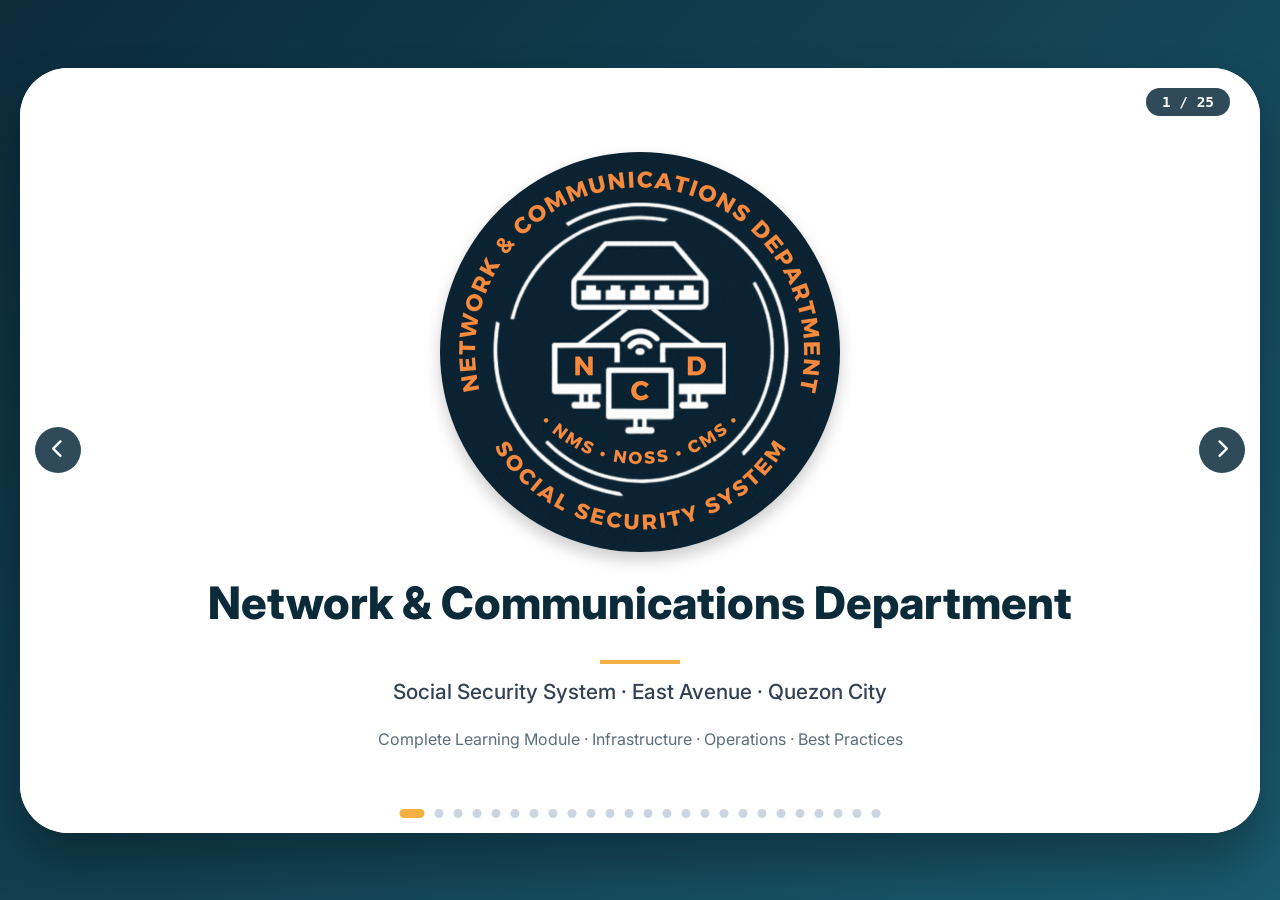
==== index.html @ 617c7afd "Update index.html" ====
<!doctype html>
<html lang="en">
  <head>
    <meta charset="UTF-8" />
    <meta
      name="viewport"
      content="width=device-width, initial-scale=1.0, user-scalable=yes"
    />
    <title>SSS NCD | Complete Networking Learning Hub</title>
    <link
      href="https://fonts.googleapis.com/css2?family=Inter:opsz,wght@14..32,300;14..32,400;14..32,500;14..32,600;14..32,700;14..32,800&display=swap"
      rel="stylesheet"
    />
    <link
      rel="stylesheet"
      href="https://cdnjs.cloudflare.com/ajax/libs/font-awesome/6.0.0-beta3/css/all.min.css"
    />
    <link rel="stylesheet" href="style.css" />
    <link rel="icon" type="image/x-icon" href="assets/learn.png" />
  </head>
  <body>
    <div class="presentation-wrapper">
      <div class="slide-counter">
        <span id="current-slide">1</span> / <span id="total-slides">25</span>
      </div>

      <div class="slides-container" id="slides-container">
        <!-- SLIDE 1 - TITLE SLIDE -->
        <div class="slide active-slide" data-slide="1">
          <div class="slide-content title-slide">
            <div class="sss-logo-icon">
              <img
                src="assets/ncdnoss.gif"
                alt="ncd_logo"
                width="400px"
                style="
                  box-shadow: 0 8px 16px rgba(0, 0, 0, 0.2);
                  border-radius: 50%;
                  overflow: hidden;
                "
              />
            </div>
            <br />
            <h1>Network & Communications Department</h1>
            <div class="title-divider"></div>
            <h2>Social Security System · East Avenue · Quezon City</h2>
            <p class="subtitle">
              Complete Learning Module · Infrastructure · Operations · Best
              Practices
            </p>
          </div>
        </div>

        <!-- SLIDE 2 - WELCOME INTERN MESSAGE-->
        <div class="slide" data-slide="2">
          <div class="slide-header">
            <i class="fas fa-hands-helping"></i>
            <h2>Welcome, New Intern! 👋</h2>
          </div>
          <div class="slide-content" style="padding: 20px 30px">
            <div
              class="info-card"
              style="
                background: linear-gradient(135deg, #e8f0fe 0%, #ffffff 100%);
                border-left: 6px solid #e63946;
                margin-bottom: 25px;
              "
            >
              <div
                style="
                  display: flex;
                  align-items: center;
                  gap: 20px;
                  flex-wrap: wrap;
                "
              >
                <i
                  class="fas fa-smile-wink"
                  style="font-size: 4rem; color: #e63946"
                ></i>
                <div style="flex: 1">
                  <h3
                    style="
                      color: #0a2b3e;
                      margin-bottom: 12px;
                      font-size: 1.8rem;
                    "
                  >
                    You're now part of the NCD family!
                  </h3>
                  <p style="font-size: 1.1rem; line-height: 1.5">
                    We're excited to have you aboard. The Network &
                    Communications Department is where real-world networking
                    happens — from crimping RJ45 to managing nationwide
                    connectivity.
                  </p>
                </div>
              </div>
            </div>

            <div class="two-column" style="margin-top: 20px; gap: 30px">
              <div class="info-card">
                <i
                  class="fas fa-graduation-cap"
                  style="
                    font-size: 2rem;
                    color: #e63946;
                    margin-bottom: 15px;
                    display: inline-block;
                  "
                ></i>
                <h3 style="margin-bottom: 12px">What You'll Learn</h3>
                <ul
                  style="
                    padding-left: 20px;
                    line-height: 1.6;
                    list-style-type: none;
                  "
                >
                  <li>✓ Real LAN/WAN troubleshooting</li>
                  <li>✓ IP Phone & VLAN overview configuration</li>
                  <li>✓ Crimping, cabling & testing tools</li>
                  <li>✓ Ticket handling & escalation workflow</li>
                  <li>✓ Collaboration with NOSS, NMS & CMS teams</li>
                </ul>
              </div>

              <div class="info-card">
                <i
                  class="fas fa-heart"
                  style="
                    font-size: 2rem;
                    color: #e63946;
                    margin-bottom: 15px;
                    display: inline-block;
                  "
                ></i>
                <h3 style="margin-bottom: 12px">Intern Mindset</h3>
                <ul
                  style="
                    padding-left: 20px;
                    line-height: 1.6;
                    list-style-type: none;
                  "
                >
                  <li>✓ Ask questions — curiosity is gold</li>
                  <li>✓ Document every fix you discover</li>
                  <li>✓ Safety first: never compromise security</li>
                  <li>✓ Respect the 5S organization rule</li>
                  <li>✓ Have fun while building solutions!</li>
                </ul>
              </div>
            </div>

            <div
              class="tip"
              style="
                margin-top: 25px;
                background: #fef9e3;
                border-left-color: #f4b836;
              "
            >
              <center>
                <i class="fas fa-quote-left"></i> It's fine to celebrate
                <u>SUCCESS</u> but it is more important to heed the lessons of
                <u>FAILURE</u>.
                <i class="fas fa-quote-right"></i>
                --
                <strong>Bill Gates</strong>
              </center>
            </div>

            <div style="text-align: center; margin-top: 30px">
              <span class="stat-pill" style="background: #1e6f5c"
                ><i class="fas fa-users"></i> Team NCD</span
              >
              <span class="stat-pill" style="background: #2c3e66"
                ><i class="fas fa-network-wired"></i> 234+ locations</span
              >
              <span class="stat-pill" style="background: #b23c1c"
                ><i class="fas fa-ticket-alt"></i> Real impact daily</span
              >
            </div>
          </div>
        </div>

        <!-- SLIDE 3 - MISSION & VISION -->
        <div class="slide" data-slide="3">
          <div class="slide-header">
            <i class="fas fa-bullseye"></i>
            <h2>SSS Mission, Vision & Core Values (Review)</h2>
          </div>
          <div class="slide-content two-column" style="gap: 0%">
            <center>
              <img
                src="assets/sssforall.png"
                alt="sss_logo"
                style="
                  box-shadow: 0 8px 16px rgba(0, 0, 0, 0.2);
                  border-radius: 8px;
                  overflow: hidden;
                  width: 400px;
                  align-items: end;
                "
              />
            </center>
            <div class="info-card">
              <br />
              <br />
              <i class="fas fa-flag-checkered"></i>
              <h3>Mission</h3>
              <p>
                To manage a sound and viable social security system which shall
                promote social justice and provide meaningful protection to
                members and their families against hazards of disability,
                sickness, maternity, old age, death, and other contingencies
                resulting in loss of income or financial burden.
              </p>
              <br /><br /><br />
              <i class="fas fa-eye"></i>
              <h3>Vision</h3>
              <p>
                A viable social security institution providing universal and
                equitable social protection through world-class service.
              </p>
              <br />
              <br />
              <div
                class="values-container"
                style="
                  display: flex;
                  gap: 10px;
                  justify-content: center;
                  margin-top: 15px;
                "
              >
                <span class="stat-pill">Trust</span>
                <span class="stat-pill">Empowerment</span>
                <span class="stat-pill">Teamwork</span>
              </div>
            </div>
          </div>
        </div>

        <!-- SLIDE 4 - HISTORY & MANDATE -->
        <div class="slide" data-slide="4">
          <div class="slide-header">
            <i class="fas fa-history"></i>
            <h2>History & Mandate (Review)</h2>
          </div>
          <div class="slide-content">
            <div class="timeline-item">
              <div class="year">1957</div>
              <div>
                Founded September 1, 1957 under Republic Act No. 1161 (Social
                Security Act of 1954)
              </div>
            </div>
            <div class="timeline-item">
              <div class="year">1997</div>
              <div>
                RA 8282 (Social Security Act of 1997) - expanded coverage and
                benefits
              </div>
            </div>
            <div class="timeline-item">
              <div class="year">2019</div>
              <div>
                RA 11199 (Social Security Act of 2018) - unemployment benefits,
                OFW coverage, Provident Fund, penalty condonation
              </div>
            </div>
            <div class="stats-grid">
              <div class="stat-pill">
                <i class="fas fa-building"></i> 123 Branches
              </div>
              <div class="stat-pill">
                <i class="fas fa-store"></i> 84 Satellites
              </div>
              <div class="stat-pill">
                <i class="fas fa-globe"></i> 27 Int'l Offices
              </div>
              <div class="stat-pill">
                <i class="fas fa-chart-line"></i> 234+ Locations
              </div>
            </div>
            <img
              src="assets/sss_building.png"
              alt="sss_history"
              style="height: 350px; border-radius: 10px"
            />
          </div>
        </div>

        <!-- SLIDE 5 - NCD DEPARTMENT OVERVIEW -->
        <div class="slide" data-slide="5">
          <div class="slide-header">
            <i class="fas fa-sitemap"></i>
            <h2>Network & Communications Department</h2>
          </div>
          <div class="slide-content">
            <p style="font-size: 1.1rem; margin-bottom: 20px">
              Key technical unit under the Information Technology Management
              Group — backbone of SSS nationwide connectivity
            </p>
            <div class="functions-grid">
              <div class="func-item" onclick="toggleDescription(this)">
                <i class="fas fa-shield-alt"></i>
                <strong>Network Security Management</strong>
                <div class="func-desc hidden">
                  Implements firewalls, intrusion detection systems, and
                  encryption protocols to safeguard SSS data and prevent
                  unauthorized access.
                </div>
              </div>

              <div class="func-item" onclick="toggleDescription(this)">
                <i class="fas fa-phone-alt"></i>
                <strong>Voice and Unified Communications</strong>
                <div class="func-desc hidden">
                  Manages IP telephony, video conferencing, and internal
                  communication systems for efficient inter-office
                  collaboration.
                </div>
              </div>
              <div class="func-item" onclick="toggleDescription(this)">
                <i class="fas fa-chart-line"></i>
                <strong>Performance Monitoring and Optimization</strong>
                <div class="func-desc hidden">
                  Continuously tracks network health, bandwidth usage, and
                  latency to maintain high service availability.
                </div>
              </div>
              <div class="func-item" onclick="toggleDescription(this)">
                <i class="fas fa-bug"></i>
                <strong>Incident Response and Troubleshooting</strong>
                <div class="func-desc hidden">
                  Provides rapid technical support for network outages, hardware
                  failures, and connectivity issues.
                </div>
              </div>
              <div class="func-item" onclick="toggleDescription(this)">
                <i class="fas fa-sliders-h"></i>
                <strong>Configuration and Change Management</strong>
                <div class="func-desc hidden">
                  Maintains documentation and version control for network
                  configurations, ensuring compliance and traceability.
                </div>
              </div>
              <div class="func-item" onclick="toggleDescription(this)">
                <i class="fas fa-book"></i>
                <strong
                  >Technical Documentation and Knowledge Management</strong
                >
                <div class="func-desc hidden">
                  Produces manuals, process guides, and system documentation for
                  internal reference and training.
                </div>
              </div>
              <div class="func-item" onclick="toggleDescription(this)">
                <i class="fas fa-chart-bar"></i>
                <strong>Vendor and Carrier Coordination</strong>
                <div class="func-desc hidden">
                  Collaborates with telecom providers and hardware vendors for
                  maintenance, service-level agreements, and procurement.
                </div>
              </div>
              <div class="func-item" onclick="toggleDescription(this)">
                <i class="fas fa-clipboard-list"></i>
                <strong>Compliance and Audit Support</strong>
                <div class="func-desc hidden">
                  Ensures adherence to government ICT standards, data privacy
                  laws, and internal audit requirements.
                </div>
              </div>
            </div>
            <div class="click-hint">
              <i class="fas fa-mouse-pointer"></i> Click any function card to
              view detailed description
            </div>
            <div class="info-card" style="font-weight: 600; margin-top: 0px">
              <img
                src="assets/ncd_head.png"
                alt="ncd"
                style="
                  width: 250px;
                  height: 190px;
                  box-shadow: 0 8px 16px rgba(0, 0, 0, 0.2);
                  border-radius: 50%;
                  overflow: hidden;
                "
              />
              <br />
              <br />
              BOSS ROMAN ESPISO — Department Manager III / Acting Head
            </div>
          </div>
        </div>

        <!-- SLIDE 6 - ORGANIZATIONAL STRUCTURE -->
        <div class="slide" data-slide="6">
          <div class="slide-header">
            <i class="fas fa-users"></i>
            <h2>Organizational Structure</h2>
          </div>
          <div class="slide-content org-tree">
            <div class="org-root">
              <img
                src="assets/boss.jfif"
                alt="boss_roman"
                width="200px"
                style="border-radius: 50%"
              /><br />
              Roman Espiso<br /><span
                >NCD Department Manager III / Acting Head</span
              >
            </div>
            <div class="org-branches">
              <div class="org-branch">
                <div class="org-node">
                  <img
                    src="assets/sir_buddy.png"
                    alt="sir_buddy"
                    width="200px"
                    style="border-radius: 50%"
                  /><br />
                  NOSS<br /><span>Salvador Condat</span>
                </div>
                <div>
                  Network Operations & Support<br />
                  Section <strong>(NOSS)</strong>
                </div>
              </div>
              <div class="org-branch">
                <div class="org-node">
                  <img
                    src="assets/maam_ems.jfif"
                    alt="maam_ems"
                    width="200px"
                    style="border-radius: 50%"
                  /><br />NMS<br /><span>Emylou Cesar</span>
                </div>
                <div>
                  Network Management<br />Section <strong>(NMS)</strong>
                </div>
              </div>
              <div class="org-branch">
                <div class="org-node">
                  <img
                    src="assets/sir_jet.png"
                    alt="sir_jet"
                    width="200px"
                    style="border-radius: 50%"
                  /><br />
                  CMS<br /><span>Jestoni Soriano</span>
                </div>
                <div>
                  Carrier Management Section<br /><strong>(CMS)</strong>
                </div>
              </div>
            </div>
          </div>
        </div>

        <!-- SLIDE 7 - DAILY OPERATIONS -->
        <div class="slide" data-slide="7">
          <div class="slide-header">
            <i class="fas fa-tasks"></i>
            <h2>Daily Operations · What to Expect</h2>
          </div>
          <div class="slide-content">
            <div class="ops-icons">
              <div><i class="fas fa-network-wired"></i> LAN / WAN</div>
              <div><i class="fas fa-phone-alt"></i> IP Phone</div>
              <div><i class="fas fa-wifi"></i> Access Point (AP)</div>
              <div><i class="fas fa-microchip"></i> Switch</div>
              <div><i class="fas fa-plug"></i> IO (Information Outlet)</div>
              <div><i class="fas fa-exchange-alt"></i> Patch Cable</div>
              <div><i class="fas fa-cut"></i> Crimping / Recrimping</div>
              <div><i class="fas fa-plug"></i> RJ45 / RJ11 Connector</div>
              <div><i class="fas fa-server"></i> Data Cabinet</div>
              <div><i class="fas fa-ticket-alt"></i> Ticket</div>
              <div><i class="fas fa-wifi-slash"></i> "No internet"</div>
              <div><i class="fas fa-ethernet"></i> "No Ethernet link"</div>
              <div><i class="fas fa-phone-slash"></i> "No TFTP response"</div>
              <div><i class="fas fa-terminal"></i> Ping</div>
              <div><i class="fas fa-code"></i> Ipconfig</div>
              <div>
                <i class="fas fa-globe"></i> Proxy (proxyserver828:3128)
              </div>
              <div><i class="fas fa-exchange-alt"></i> Port switching</div>
              <div><i class="fas fa-cable-car"></i> Recabling</div>
            </div>
            <div class="ticket-flow">
              <h3><i class="fas fa-ticket-alt"></i> Ticket Lifecycle (ITSM)</h3>
              <div class="flow-steps">
                <span>Receive</span> <i class="fas fa-arrow-right"></i>
                <span>Probe</span> <i class="fas fa-arrow-right"></i>
                <span>Diagnose</span> <i class="fas fa-arrow-right"></i>
                <span>Resolve</span> <i class="fas fa-arrow-right"></i>
                <span>Document</span> <i class="fas fa-arrow-right"></i>
                <span>Close</span>
              </div>
              <br />
              <div
                style="
                  box-shadow: 0 8px 16px rgba(0, 0, 0, 0.2);
                  border-radius: 8px;
                  overflow: hidden;
                "
              >
                <img
                  src="assets/itsm_lifecycle.png"
                  alt="itsm_lifecycle"
                  width="350px"
                  style="border-radius: 50%"
                />
                <img src="assets/itsm.JPG" alt="itsms" width="800px" />
              </div>
            </div>
          </div>
        </div>

        <!-- SLIDE 8 - COMPLETE NETWORK TERMINOLOGY & COMPONENTS -->
        <div class="slide" data-slide="8">
          <div class="slide-header">
            <i class="fas fa-microchip"></i>
            <h2>Complete Network Terminology · Components & Daily Tools</h2>
          </div>
          <div class="slide-content">
            <div class="table-wrapper">
              <table class="component-table">
                <thead>
                  <tr>
                    <th style="width: 18%">Component / Term</th>
                    <th style="width: 42%">Function / Purpose</th>
                    <th style="width: 40%">Field Notes / Daily Usage</th>
                  </tr>
                </thead>
                <tbody>
                  <tr>
                    <td><i class="fas fa-network-wired"></i> LAN / WAN</td>
                    <td>
                      Local Area Network (LAN) connects devices within a single
                      location (office, building). Wide Area Network (WAN)
                      connects multiple locations across distances (branch to
                      main office).
                    </td>
                    <td>
                      Daily operations involve LAN installation, WAN
                      connectivity monitoring, and troubleshooting "No internet"
                      issues across 234+ SSS locations.
                    </td>
                  </tr>
                  <tr>
                    <td><i class="fas fa-phone-alt"></i> IP Phone</td>
                    <td>
                      VoIP telephone that uses the network connection instead of
                      traditional phone lines for voice communication.
                    </td>
                    <td>
                      Common errors:
                      <strong>"No TFTP response"</strong> on display →
                      reconfigure IP via phone's ipconfig menu.
                      <strong>"No Ethernet link"</strong> on display → check
                      cable connection or try port switching.
                    </td>
                  </tr>
                  <tr>
                    <td><i class="fas fa-wifi"></i> Access Point (AP)</td>
                    <td>
                      Device that extends wireless network coverage by
                      converting wired signals into Wi-Fi for wireless clients.
                    </td>
                    <td>
                      Daily AP install and decommission. Requires PoE (Power
                      over Ethernet) from switch.
                    </td>
                  </tr>
                  <tr>
                    <td><i class="fas fa-microchip"></i> Network Switch</td>
                    <td>
                      A hardware component responsible for relaying data from
                      networks to the destination endpoint through packet
                      switching, MAC address identification, and a multiport
                      bridge system
                    </td>
                    <td>
                      <strong>Port switching</strong> is common when relocating
                      workstations. NMS handles VLAN configuration.
                      <strong>Recabling</strong> may be needed if port is
                      damaged.
                    </td>
                  </tr>
                  <tr>
                    <td><i class="fas fa-plug"></i> IO (Information Outlet)</td>
                    <td>
                      Wall-mounted jack terminating horizontal cabling. End
                      devices connect here via patch cable.
                    </td>
                    <td>
                      Test with <strong>LAN Tester</strong> for continuity.
                      Damaged IO requires replacement. Split cabling allows one
                      IO to support both PC and IP Phone.
                    </td>
                  </tr>
                  <tr>
                    <td><i class="fas fa-exchange-alt"></i> Patch Cable</td>
                    <td>
                      Short stranded UTP cable used to connect devices to IOs,
                      or patch panels to switches inside the
                      <strong>Data Cabinet</strong>.
                    </td>
                    <td>
                      Prepared in various lengths (1.5m, 2.5m, 3m). Damaged
                      patch cables cause intermittent disconnections or no
                      internet (PC/Laptop) or "No Ethernet link" issues (IP
                      Phone) → replace via
                      <strong>recabling</strong>.
                    </td>
                  </tr>
                  <tr>
                    <td><i class="fas fa-cut"></i> Crimping / Recrimping</td>
                    <td>
                      Process of attaching RJ45 or RJ11 connectors to UTP cable
                      using a <strong>Crimping Tool</strong>. Recrimping means
                      re-terminating a faulty connector.
                    </td>
                    <td>
                      Intermittent "No internet"? Recrimp using all 8 pins. A
                      connector with only 4 pins crimped causes random
                      disconnections. Always test with
                      <strong>LAN Tester</strong> after crimping.
                    </td>
                  </tr>
                  <tr>
                    <td><i class="fas fa-plug"></i> RJ45 / RJ11</td>
                    <td>
                      RJ45 = 8-pin connector for Ethernet (LAN, IP Phone). RJ11
                      = 4-pin connector for analog telephone lines.
                    </td>
                    <td>
                      RJ45 used for LAN, IP Phone, Access Points. RJ11 used for
                      direct telephone lines. Loose RJ45 causes no network
                      connection. Replace via <strong>recrimping</strong>.
                    </td>
                  </tr>
                  <tr>
                    <td><i class="fas fa-server"></i> Data Cabinet</td>
                    <td>
                      Enclosure housing network equipment: switches, patch
                      panels, and cable management.
                    </td>
                    <td>
                      Organized data cabinet reduces troubleshooting time.
                      Contains patch panels connected to switches via patch
                      cables. Port switching happens inside the data cabinet.
                    </td>
                  </tr>
                  <tr>
                    <td>
                      <i class="fas fa-ticket-alt"></i> Ticket / Escalation
                    </td>
                    <td>
                      Formal request recorded in ITSM system.
                      <strong>Ticket escalation</strong> means forwarding to
                      other support level (NMS, CMS) when issue cannot be
                      resolved.
                    </td>
                    <td>
                      <strong>Client</strong> reports issue → ticket created →
                      diagnose → if VLAN issue, escalate to
                      <strong>NMS</strong>. If carrier issue, escalate to
                      <strong>CMS</strong>. For other non-network-related
                      issues, escalete to <strong>other Department</strong> .
                      Always document resolution before closing ticket.
                    </td>
                  </tr>
                  <tr>
                    <td>
                      <i class="fas fa-exclamation-triangle"></i> "No internet"
                    </td>
                    <td>
                      End-user cannot access internet or network resources. One
                      of the most common daily tickets.
                    </td>
                    <td>
                      You may try: Check proxy settings
                      (<code>proxyserver828:3128</code>), run
                      <strong>ipconfig /release & /renew</strong>,
                      <strong>ping</strong> gateway, verify physical connection,
                      or try <strong>port switching</strong>.
                    </td>
                  </tr>
                  <tr>
                    <td><i class="fas fa-ethernet"></i> "No Ethernet link"</td>
                    <td>
                      Physical layer issue of IP Phone: No signal detected
                      between device and switch. Link light is off.
                    </td>
                    <td>
                      Fix: Check patch cable, try <strong>recabling</strong>,
                      test with <strong>LAN Tester</strong>, verify IO
                      connection, or try <strong>port switching</strong> on
                      switch.
                    </td>
                  </tr>
                  <tr>
                    <td>
                      <i class="fas fa-phone-slash"></i> "No TFTP response"
                    </td>
                    <td>
                      IP Phone cannot download configuration from TFTP server.
                      Phone powers on but cannot register.
                    </td>
                    <td>
                      Fix: Reconfigure IP address via phone's ipconfig menu. Set
                      wired VLAN (32/33/34 based on floor). May require NMS
                      assistance.
                    </td>
                  </tr>
                  <tr>
                    <td><i class="fas fa-terminal"></i> Ping</td>
                    <td>
                      Command-line tool testing connectivity between devices by
                      sending ICMP (Internet Control Message Protoco) echo
                      requests.
                    </td>
                    <td>
                      <code>ping 10.1 -t</code> = continuous test to gateway.<br /><code
                        >ping 1.1.1.1</code
                      >
                      = external connectivity.<br /><code
                        >ping wfh.sss.gov.ph</code
                      >
                      = VPN gateway test.
                    </td>
                  </tr>
                  <tr>
                    <td><i class="fas fa-code"></i> Ipconfig</td>
                    <td>
                      Command-line tool displaying IP configuration, MAC
                      address, DHCP status, and DNS settings.
                    </td>
                    <td>
                      <code>ipconfig /all</code> → get MAC address for NMS.<br /><code
                        >ipconfig /release & /renew</code
                      >
                      → refresh IP lease. First step for "No internet"
                      troubleshooting.
                    </td>
                  </tr>
                  <tr>
                    <td>
                      <i class="fas fa-globe"></i> Proxy (proxyserver828:3128)
                    </td>
                    <td>
                      Intermediary server filtering internet requests. Required
                      for intranet access within SSS network.
                    </td>
                    <td>
                      Main proxy: <code>proxyserver828:3128</code>. First-time
                      AD users MUST configure proxy after LAN connection.
                      Without proxy → "No internet" for intranet sites.
                    </td>
                  </tr>
                  <tr>
                    <td><i class="fas fa-exchange-alt"></i> Port switching</td>
                    <td>
                      Moving a network cable from one switch port to another to
                      resolve connectivity issues or accommodate workstation
                      moves.
                    </td>
                    <td>
                      Common fix for no network connection or dead ports. When
                      relocating a workstation, the corresponding switch port
                      must also be switched. Document port changes.
                    </td>
                  </tr>
                  <tr>
                    <td><i class="fa-ethernet"></i> Recabling</td>
                    <td>
                      Replacing an entire network cable (patch cable or
                      horizontal run) due to damage or failure.
                    </td>
                    <td>
                      Rodent damage is #1 cause for recabling. Also used when
                      <strong>LAN Tester</strong> shows open/short circuit.
                      Recabling solves many "No Ethernet link" tickets.
                    </td>
                  </tr>
                  <tr>
                    <td><i class="fas fa-chart-line"></i> LAN Tester</td>
                    <td>
                      Device testing continuity, pin mapping, shorts, opens, and
                      split pairs in UTP cables.
                    </td>
                    <td>
                      <strong>Essential daily tool.</strong> Test every cable
                      after <strong>crimping/recrimping</strong>. Verify IO
                      terminations. Never leave for a ticket without it.
                    </td>
                  </tr>
                  <tr>
                    <td><i class="fas fa-cut"></i> Crimping Tool</td>
                    <td>
                      Tool attaching RJ45/RJ11 connectors to UTP cable by
                      pressing metal pins through wire insulation.
                    </td>
                    <td>
                      Used daily for preparing patch cables and
                      <strong>recrimping</strong> faulty connectors. Requires
                      proper pressure — too light = intermittent connection.
                    </td>
                  </tr>
                  <tr>
                    <td><i class="fas fa-plug"></i> UTP Cable</td>
                    <td>
                      Unshielded Twisted Pair cable (Cat5e, Cat6) for network
                      connections. Four twisted pairs inside outer jacket.
                    </td>
                    <td>
                      Standard for LAN drops, patch cables, and IO terminations.
                      Cat6 preferred for new installations. Keep spare bulk UTP
                      spool for onsite <strong>recabling</strong>.
                    </td>
                  </tr>
                  <tr>
                    <td><i class="fas fa-mobile-alt"></i> MyPCInfo</td>
                    <td>
                      Internal SSS application displaying hostname, IP address,
                      MAC address, and system information instantly.
                    </td>
                    <td>
                      <strong>Daily tool.</strong> Faster than CMD for getting
                      client info. MAC address needed for NMS IP assignment. Use
                      before escalating any ticket.
                    </td>
                  </tr>
                  <tr>
                    <td><i class="fas fa-laptop"></i> AnyDesk</td>
                    <td>
                      Remote desktop software used for assisting
                      <strong>clients</strong> in Work-From-Home setups.
                    </td>
                    <td>
                      Client must be on separate WiFi/mobile data. Verify with
                      <strong>ping</strong> before connecting. Never share
                      credentials via email.
                    </td>
                  </tr>
                  <tr>
                    <td><i class="fas fa-shield-alt"></i> FortiClient</td>
                    <td>
                      VPN client for secure Work-From-Home access to SSS
                      network.
                    </td>
                    <td>
                      Requires Department Head approval. IPSEC VPN to
                      <code>wfh.sss.gov.ph</code>. After login,
                      <strong>ping prs:7777/m8</strong> to verify.
                    </td>
                  </tr>
                  <tr>
                    <td><i class="fas fa-cog"></i> NMS (VLAN config)</td>
                    <td>
                      Network Management Section responsible for VLAN
                      configuration, IP addressing, and switch management.
                    </td>
                    <td>
                      When <strong>client</strong> has IP but cannot access
                      resources → escalate ticket to <strong>NMS</strong> for
                      VLAN reconfiguration. Provide hostname, MAC address, and
                      switch port.
                    </td>
                  </tr>
                  <tr>
                    <td><i class="fas fa-user"></i> Client</td>
                    <td>
                      End-user reporting the issue. The person requesting
                      technical assistance.
                    </td>
                    <td>
                      <strong>Probe the client first:</strong> Ask about recent
                      changes (station transfer, new PC, office move) before
                      touching hardware. Good client communication = faster
                      resolution.
                    </td>
                  </tr>
                </tbody>
              </table>
            </div>
          </div>
        </div>

        <!-- SLIDE 9 - CRIMPING STANDARDS T568A vs T568B + STRAIGHT-THROUGH & CROSSOVER -->
        <div class="slide" data-slide="9">
          <div class="slide-header">
            <i class="fas fa-plug"></i>
            <h2>Crimping Standards · T568A vs T568B</h2>
          </div>
          <div class="slide-content">
            <div class="cable-types">
              <div class="cable-card">
                <img
                  src="assets/standard_b.png"
                  alt="standard_b"
                  style="width: 300px; height: 100px"
                />
                <h3>
                  <i class="fas fa-arrows-alt-h"></i> Straight-through Cable
                </h3>
                <div class="cable-diagram">
                  <div class="end">
                    End 1<br /><span class="small">T568B</span>
                  </div>
                  <div class="arrow">════════════►</div>
                  <div class="end">
                    End 2<br /><span class="small">T568B</span>
                  </div>
                </div>
                <p>
                  <strong>Same standard on both ends</strong> (T568B to T568B or
                  T568A to T568A).
                </p>
                <p>
                  <strong>Purpose:</strong> Connects different devices (PC to
                  Switch, PC to Router, IP Phone to Switch).
                </p>
                <p class="usage">
                  <strong>Daily usage at SSS:</strong> 95% of cables made are
                  straight-through — used for connecting PCs, IP Phones, and
                  Access Points to switches.
                </p>
              </div>
              <div class="cable-card">
                <img
                  src="assets/crossover.png"
                  alt="cross_over"
                  style="width: 300px; height: 100px"
                />
                <h3><i class="fas fa-exchange-alt"></i> Crossover Cable</h3>
                <div class="cable-diagram">
                  <div class="end">
                    End 1<br /><span class="small">T568B</span>
                  </div>
                  <div class="arrow">══✗══►</div>
                  <div class="end">
                    End 2<br /><span class="small">T568A</span>
                  </div>
                </div>
                <p>
                  <strong>Different standards on each end</strong> (T568B to
                  T568A). Transmit pins connect to Receive pins.
                </p>
                <p>
                  <strong>Purpose:</strong> Connects similar devices directly
                  (PC to PC, Switch to Switch, Router to Router) without a
                  switch/hub.
                </p>
                <p class="usage">
                  <strong>Note:</strong> Modern switches support Auto-MDI/X,
                  automatically detecting cable type — crossover cables are
                  rarely needed today.
                </p>
              </div>
              <table class="crimping-table">
                <thead>
                  <tr>
                    <th>Pin</th>
                    <th>T568A Color</th>
                    <th>T568B Color</th>
                    <th>Pair Function</th>
                  </tr>
                </thead>
                <tbody>
                  <tr>
                    <td>1</td>
                    <td class="wire-color">White/Green</td>
                    <td class="wire-color">White/Orange</td>
                    <td>Tx+ (Transmit positive)</td>
                  </tr>
                  <tr>
                    <td>2</td>
                    <td class="wire-color">Green</td>
                    <td class="wire-color">Orange</td>
                    <td>Tx- (Transmit negative)</td>
                  </tr>
                  <tr>
                    <td>3</td>
                    <td class="wire-color">White/Orange</td>
                    <td class="wire-color">White/Green</td>
                    <td>Rx+ (Receive positive)</td>
                  </tr>
                  <tr>
                    <td>4</td>
                    <td class="wire-color">Blue</td>
                    <td class="wire-color">Blue</td>
                    <td>Unused / PoE</td>
                  </tr>
                  <tr>
                    <td>5</td>
                    <td class="wire-color">White/Blue</td>
                    <td class="wire-color">White/Blue</td>
                    <td>Unused / PoE</td>
                  </tr>
                  <tr>
                    <td>6</td>
                    <td class="wire-color">Orange</td>
                    <td class="wire-color">Green</td>
                    <td>Rx- (Receive negative)</td>
                  </tr>
                  <tr>
                    <td>7</td>
                    <td class="wire-color">White/Brown</td>
                    <td class="wire-color">White/Brown</td>
                    <td>Unused / PoE</td>
                  </tr>
                  <tr>
                    <td>8</td>
                    <td class="wire-color">Brown</td>
                    <td class="wire-color">Brown</td>
                    <td>Unused / PoE</td>
                  </tr>
                </tbody>
              </table>
            </div>
            <table class="comparison-table">
              <thead>
                <tr>
                  <th>Cable Type</th>
                  <th>End 1 Standard</th>
                  <th>End 2 Standard</th>
                  <th>When to Use</th>
                </tr>
              </thead>
              <tbody>
                <tr>
                  <td><strong>Straight-through</strong></td>
                  <td>T568B (or A)</td>
                  <td>T568B (or A) — SAME</td>
                  <td>
                    PC → Switch, IP Phone → Switch, AP → Switch, PC → Router
                  </td>
                </tr>
                <tr>
                  <td><strong>Crossover</strong></td>
                  <td>T568B</td>
                  <td>T568A — DIFFERENT</td>
                  <td>
                    PC → PC, Switch → Switch, Router → Router (legacy devices)
                  </td>
                </tr>
              </tbody>
            </table>
            <div class="tip">
              <i class="fas fa-info-circle"></i>
              <strong>Purpose & Usage:</strong> T568B is most common in the
              Philippines (compatible with US standards). T568A is required for
              US government contracts.
              <strong
                >Always keep both ends the SAME standard for straight-through
                cables.</strong
              >
              Mixing A/B creates a crossover cable.
            </div>
            <div class="tip">
              <i class="fas fa-tools"></i> <strong>Field Tip:</strong> Always
              double-check both ends before crimping. Intermittent "No
              internet"? Recrimp using all 8 pins — we once found a connector
              with only 4 pins crimped that caused random disconnections!
            </div>
            <div class="tip">
              <i class="fas fa-memory"></i> <strong>Memory Trick:</strong>
              <strong>Straight = Same</strong> (both ends identical) → connects
              <strong>Different</strong> devices.<br /><strong
                >Crossover = Crossed</strong
              >
              (ends different) → connects <strong>Same</strong> devices.
            </div>
          </div>
        </div>

        <!-- SLIDE 10 - IP ADDRESSING -->
        <div class="slide" data-slide="10">
          <div class="slide-header">
            <i class="fa-solid fa-sitemap"></i>
            <h2>IP Addressing · SSS Environment</h2>
          </div>
          <div class="slide-content two-column">
            <div class="info-card">
              <img
                src="assets/officewired.png"
                alt="office_wired"
                style="width: 300px; height: 175px"
              /><br /><strong>10.x.x.x</strong><br />LAN / Private IP<br />(office
              wired network)
            </div>
            <div class="info-card">
              <img
                src="assets/officewifi.png"
                alt="office_wifi"
                style="width: 300px; height: 175px"
              /><br /><strong>172.x.x.x / 192.x.x.x</strong><br />WiFi / Private
              IP range<br />(wireless clients)
            </div>
            <div class="info-card">
              <img
                src="assets/loopback.png"
                alt="loopback"
                style="width: 300px; height: 175px"
              /><br /><strong>127.0.0.1</strong><br />Localhost / Loopback<br />(no
              network connection)
            </div>
            <div class="info-card">
              <img
                src="assets/169.png"
                alt="169.254"
                style="width: 300px; height: 175px"
              /><br /><strong>169.254.x.x</strong><br />APIPA - Automatic
              Private IP Addressing<br />(DHCP server unreachable)
            </div>
          </div>
        </div>

        <!-- SLIDE 11 - SSS NETWORK DIAGRAM -->
        <div class="slide" data-slide="11">
          <div class="slide-header">
            <i class="fas fa-project-diagram"></i>
            <h2>SSS Network Diagram</h2>
          </div>
          <div class="slide-content">
            <div class="diagram-grid">
              <!-- Main Office Diagram -->
              <div class="diagram-card">
                <h3>
                  <i class="fas fa-building"></i> SSS Main Office · East Avenue,
                  Quezon City
                </h3>
                <div class="diagram-placeholder">
                  <img
                    src="assets/mainoffice_network_diagram.png"
                    alt="main_office"
                    width="1250px"
                    style="
                      box-shadow: 0 8px 16px rgba(0, 0, 0, 0.2);
                      border-radius: 8px;
                      overflow: hidden;
                    "
                  />
                </div>
              </div>

              <!-- Branches Diagram -->
              <div class="diagram-card">
                <h3>
                  <i class="fas fa-code-branch"></i> SSS Branches Nationwide
                </h3>
                <div class="diagram-placeholder">
                  <img
                    src="assets/branch_network_diagram.png"
                    alt="main_office"
                    width="1250px"
                    style="
                      box-shadow: 0 8px 16px rgba(0, 0, 0, 0.2);
                      border-radius: 8px;
                      overflow: hidden;
                    "
                  />
                </div>
              </div>

              <!-- Complete Network Diagram -->
              <div class="diagram-card full-width">
                <h3>
                  <i class="fas fa-globe"></i> SSS Complete Network Architecture
                </h3>
                <div class="diagram-placeholder large">
                  <img
                    src="assets/sss_network_diagram.png"
                    alt="main_office"
                    width="1250px"
                    style="
                      box-shadow: 0 8px 16px rgba(0, 0, 0, 0.2);
                      border-radius: 8px;
                      overflow: hidden;
                    "
                  />
                </div>
              </div>
            </div>
            <br />
            <div class="tip">
              <i class="fas fa-info-circle"></i> <strong>Note:</strong> Diagrams
              are for reference.
            </div>
          </div>
        </div>
        <!-- SLIDE 12 - ESSENTIAL COMMANDS -->
        <div class="slide" data-slide="12">
          <div class="slide-header">
            <i class="fas fa-code"></i>
            <h2>Essential Network Commands</h2>
          </div>

          <div class="slide-content" style="padding-left: 30px">
            <div class="cmd-codes">
              <dl>
                <dt style="margin-bottom: 5px; margin-top: 10px">
                  <code>ipconfig</code>
                </dt>
                <dd>
                  Displays basic IP address configurations for all network
                  adapters.
                </dd>

                <dt style="margin-bottom: 5px; margin-top: 10px">
                  <code>ipconfig /all</code>
                </dt>
                <dd>
                  Shows detailed network settings, including MAC (Physical)
                  addresses and DNS servers.
                </dd>

                <dt style="margin-bottom: 5px; margin-top: 10px">
                  <code>ipconfig /release</code>
                </dt>
                <dd>
                  Releases the current DHCP IP address lease from the network
                  adapter.
                </dd>

                <dt style="margin-bottom: 5px; margin-top: 10px">
                  <code>ipconfig /renew</code>
                </dt>
                <dd>
                  Requests a new IP address configuration from the DHCP server.
                </dd>

                <dt style="margin-bottom: 5px; margin-top: 10px">
                  <code>ping 10.0.0.1 -t</code>
                </dt>
                <dd>
                  Continuously pings the specified target until manually stopped
                  (Ctrl + C).
                </dd>

                <dt style="margin-bottom: 5px; margin-top: 10px">
                  <code>ping 1.1.1.1</code>
                </dt>
                <dd>
                  Tests basic internet connectivity using Cloudflare's public
                  DNS server.
                </dd>

                <dt style="margin-bottom: 5px; margin-top: 10px">
                  <code>ping wfh.sss.gov.ph</code>
                </dt>
                <dd>
                  Checks connectivity and resolves the IP address for the SSS
                  Work From Home portal.
                </dd>

                <dt style="margin-bottom: 5px; margin-top: 10px">
                  <code>ping prs:7777/m8</code>
                </dt>
                <dd>
                  Checks connectivity and resolves the IP address for the SSS M8
                  system.
                </dd>

                
                <dt style="margin-bottom: 5px; margin-top: 10px">
                  <code>getmac</code>
                </dt>
                <dd>Quickly retrieves the MAC address (Media Access Control) of all network adapters without parsing ipconfig output. Usage: <code>getmac /v</code> for verbose details including connection name. Ideal for NMS IP assignment and VLAN reconfiguration tickets.</dd>

                <dt style="margin-bottom: 5px; margin-top: 10px">
                  <code>ncpa.cpl</code>
                </dt>
                <dd>
                  Opens the Network Connections window directly from Control
                  Panel.
                </dd>
              </dl>
            </div>
            <div class="tip">
              <i class="fas fa-lightbulb"></i>
              <strong>Pro Tip:</strong>
              Use <code>ipconfig /all</code> to find the MAC address required
              for NMS IP assignment. <code>ping -t</code> is useful for
              monitoring intermittent connection drops.
              <code>ncpa.cpl</code> instantly opens the Network Connections
              window.
            </div>
          </div>
        </div>
        <!-- SLIDE 13 - PROXY CONFIGURATION -->
        <div class="slide" data-slide="13">
          <div class="slide-header">
            <i class="fas fa-globe"></i>
            <h2>Proxy Configuration</h2>
          </div>
          <div
            class="slide-content"
            style="padding-left: 20px; padding-right: 20px"
          >
            <div
              class="diagram-card"
              style="
                display: flex;
                flex-wrap: wrap;
                gap: 20px;
                align-items: flex-start;
              "
            >
              <div style="flex: 1; min-width: 250px">
                <center>
                  <img
                    src="assets/proxysetting.png"
                    alt="proxysetting"
                    width="500px"
                    style="
                      box-shadow: 0 8px 16px rgba(0, 0, 0, 0.2);
                      border-radius: 8px;
                      overflow: hidden;
                    "
                  />
                </center>
              </div>

              <div
                class="proxy-box"
                style="flex: 1; min-width: 250px; font-size: 16px"
              >
                <h3><i class="fas fa-server"></i> SSS Proxy Addresses</h3>
                <p><strong>For Windows</strong></p>
                <p>
                  1. Open the Settings menu by pressing
                  <strong>Windows + I.</strong>
                </p>
                <p>2. Click on <strong>Network & internet</strong>.</p>
                <p>3. Click on <strong>Proxy</strong></p>
                <p>
                  4. Click on Proxy settings and choose
                  <strong>Manual Proxy Setup</strong>
                </p>

                <br />
                <p>
                  <strong>Address:Port: </strong><br />
                  <code>proxyserver828:3128</code> (Main Office - default)
                  <code>proxyserver</code> (SSS Branches)
                </p>
                <p>
                  <code>10.0.151.136</code> / <code>10.0.151.137</code> /
                  <code>10.0.151.138</code> / <code>10.0.151.139</code> (IP
                  alternatives)
                </p>
                <p>
                  <strong>URL: </strong><br />
                  <code>*sss.gov.ph ;*. sss.local ;*. corporate.sss;10*</code>
                </p>

                <div class="important">
                  <i class="fas fa-exclamation-triangle"></i> ⚠️ First-time AD
                  users MUST configure proxy after LAN connection — otherwise
                  intranet sites won't load!
                </div>
              </div>
            </div>
            <!-- closes diagram-card -->
            <br />
            <div class="tip">
              <i class="fas fa-question-circle"></i>
              <strong>Proxy Troubleshooting:</strong> If internet works but
              intranet sites fail, try switching to alternate proxy address. If
              proxy is not activated on LAN connection, the user will have no
              network access at all.
            </div>
          </div>
          <!-- closes slide-content -->
        </div>
        <!-- closes slide -->

        <!-- SLIDE 14 - FORTICLIENT WFH SETUP -->
        <div class="slide" data-slide="14">
          <div class="slide-header">
            <i class="fas fa-home"></i>
            <h2>FortiClient · Work From Home Setup</h2>
          </div>
          <div
            class="slide-content"
            style="padding-left: 30px; padding-right: 30px"
          >
            <div
              class="wfh-box"
              style="
                display: flex;
                flex-wrap: wrap;
                gap: 20px;
                align-items: flex-start;
              "
            >
              <div style="flex: 1; min-width: 250px; font-size: 16px">
                <h3>
                  <i class="fas fa-network-wired"></i> Step-by-Step WFH Process
                </h3>
                <br />

                <ol>
                  <li>
                    Client must be on separate WiFi/mobile data (NOT connected
                    to corporate network)
                  </li>
                  <li>
                    Run <code>ipconfig /all</code> to verify network adapter
                    status
                  </li>
                  <li>
                    Ping <code>wfh.sss.gov.ph</code>
                    connection
                  </li>
                  <li>Then create new IPSEC VPN connection</li>
                  <li>
                    For service offices: use <code>svc.sss.gov.ph</code> as
                    gateway
                  </li>
                  <li>
                    Login with AD credentials → then ping
                    <code>prs:7777/m8</code> to verify
                  </li>
                  <li>
                    Activation requires Department Head approval before
                    scheduling
                  </li>
                </ol>
              </div>
              <div style="flex: 1; min-width: 250px">
                <center>
                  <img
                    src="assets/forticlient.png"
                    alt="forticlient"
                    width="500px"
                    style="
                      box-shadow: 0 8px 16px rgba(0, 0, 0, 0.2);
                      border-radius: 8px;
                      overflow: hidden;
                    "
                  />
                </center>
              </div>
            </div>

            <div class="tip">
              <i class="fas fa-clock"></i> <strong>Note:</strong> When a
              FortiClient activation is scheduled, it will automatically
              activate approximately 5 minutes before the set start time (e.g.,
              8:00 AM schedule activates around 7:55 AM).
            </div>
          </div>
        </div>

        <!-- SLIDE 15 - SWITCH & VLAN BASICS -->
        <div class="slide" data-slide="15">
          <div class="slide-header">
            <i class="fas fa-exchange-alt"></i>
            <h2>Switch & VLAN Fundamentals</h2>
          </div>
          <div
            class="slide-content"
            style="padding-left: 30px; padding-right: 30px"
          >
            <div class="led-guide">
              <div>
                <span class="led green"></span> <strong>Green LED</strong> =
                Endpoint has PC only and
              </div>
              <div>
                <span class="led amber"></span> <strong>Amber LED</strong> =
                Endpoint has both PC + IP Phone (PoE active)
                <strong><i> for Alcatel Switch </i></strong>
              </div>
            </div>
            <div class="tip">
              <i class="fas fa-exclamation-triangle"></i>
              <strong>Trunk lines:</strong>Normally (as per NMS), Ports 1 and 24
              on Alcatel switches are often trunk lines — DO NOT connect end
              devices to these ports!
            </div>
            <div class="tip">
              <i class="fas fa-share"></i> <strong>VLAN Mismatch:</strong> When
              PC gets IP address but cannot access network resources → escalate
              to NMS for VLAN reconfiguration immediately. Don't waste hours
              troubleshooting.
            </div>
            <div class="tip">
              <i class="fas fa-info-circle"></i>
              <strong>Port Assignment:</strong> When transferring a workstation,
              the corresponding port number at the switch in the data cabinet
              must also be transferred to ensure connectivity.
            </div>
            <div class="tip">
              <i class="fas fa-phone-alt"></i>
              <strong>IP Phone VLANs</strong><br />
              <img
                src="assets/vlan_per_floor.png"
                alt="vlan_per_floor"
                width="450px"
              />
              <br />
              <strong>32</strong> = Ground and Second Floor,
              <strong>33</strong> = 4th-7th Floors, and <strong>34</strong> =
              8th Floor and Above
              <p>
                Note: Manual configuration of the IP phone VLAN applies to Cisco
                switch connections, not Alcatel.
              </p>
            </div>
          </div>
        </div>

        <!-- SLIDE 16 - TOOLS & TESTERS -->
        <div class="slide" data-slide="16">
          <div class="slide-header">
            <i class="fas fa-tools"></i>
            <h2>Essential Tools & Testers</h2>
          </div>
          <div
            class="slide-content three-column"
            style="padding-left: 10px; padding-right: 10px"
          >
            <div class="info-card">
              <i class="fas fa-cut"></i>
              <h3>Crimping Tool</h3>
              <p>
                Crimps RJ45 connectors onto UTP cable. Requires proper pressure
                to pierce wire insulation.
              </p>
              <img
                src="assets/crimping_tool.jpg"
                alt="crimping tool"
                width="150px"
              />
            </div>
            <div class="info-card">
              <i class="fas fa-chart-line"></i>
              <h3>LAN Tester</h3>
              <p>
                Tests continuity, pin mapping, shorts, opens, and split pairs.
                Essential for structured cabling validation.
              </p>
              <img src="assets/lan_tester.jpg" alt="lan tester" width="150px" />
              <img
                src="assets/lan_tester2.jpg"
                alt="lan tester"
                width="150px"
              />
            </div>
            <div class="info-card">
              <i class="fas fa-microchip"></i>
              <h3>Punch Down Tool</h3>
              <p>
                For terminating cables into patch panels and IOs (110/Krone/66
                block types).
              </p>
              <img
                src="assets/punch_down.png"
                alt="punch down tool"
                width="100px"
              />
            </div>

            <div class="info-card">
              <i class="fas fa-volume-up"></i>
              <h3>Tone Tracer</h3>
              <p>
                Traces cables across bundles, patch panels, and wall jacks by
                sending an audible tone.
              </p>
              <img src="assets/tone_tracer.jpg" alt="" width="150px" />
            </div>
            <div class="info-card">
              <i class="fas fa-hand-peace"></i>
              <h3>Cable Stripper</h3>
              <p>
                Rotary or fixed-blade tool for removing jacket without nicking
                inner conductors.
              </p>
              <img
                src="assets/cable_stripper.png"
                alt="cable stripper"
                width="250px"
              />
            </div>
            <div class="info-card">
              <i class="fas fa-mobile-alt"></i>
              <h3>MyPCInfo App</h3>
              <p>
                Internal SSS application to get hostname, IP address quickly
                without using CMD.
              </p>
              <img src="assets/mypcinfo.png" alt="mypcinfoapp" width="300px" />
            </div>
          </div>
        </div>

        <!-- SLIDE 17 - TROUBLESHOOTING COMMON ISSUES -->
        <div class="slide" data-slide="17">
          <div class="slide-header">
            <i class="fas fa-bug"></i>
            <h2>Troubleshooting · Common Issues & Fixes</h2>
          </div>
          <div
            class="slide-content"
            style="padding-left: 30px; padding-right: 30px"
          >
            <div class="tip">
              <strong>🔴 No TFTP response (IP Phone):</strong> Reconfigure IP
              via phone's ipconfig menu, set wired VLAN (32/33/34 based on
              floor).
            </div>
            <div class="tip">
              <strong>🟡 Intermittent LAN connection:</strong> Check RJ45 crimp
              (all 8 pins must be properly terminated), inspect for loose
              connector, or check for rodent-damaged cable.
            </div>
            <div class="tip">
              <strong>🟢 IP pingable but no internet/browser:</strong> Disable
              DNS (ncpa.cpl → IPv4 properties) or verify proxy settings are
              correct.
            </div>
            <div class="tip">
              <strong>🔵 2 IP addresses detected:</strong> FortiClient closed
              improperly. Deactivate it via user admin or sync the client
              account, then restart. Also, ensure the device is not connected to
              both LAN and Wi-Fi simultaneously.
            </div>
            <div class="tip">
              <strong>🟠 Printer not connecting:</strong> Check if printer is
              powered on, verify IP address (may need reconfiguration after
              move), check VLAN mismatch.
            </div>
            <div class="tip">
              <strong>⚪ No ethernet link:</strong> Check physical cable
              connection, try different port on switch, verify IO is functional
              with LAN tester.
            </div>
          </div>
        </div>

        <!-- SLIDE 18 - TIPS FROM THE FIELD -->
        <div class="slide" data-slide="18">
          <div class="slide-header">
            <i class="fas fa-lightbulb"></i>
            <h2>Tips & Best Practices · From the Field</h2>
          </div>
          <div
            class="slide-content two-column"
            style="padding-left: 30px; padding-right: 30px"
          >
            <div class="tip">
              <i class="fas fa-question-circle"></i>

              <strong>Probe first:</strong> Always ask client about recent
              changes (station transfer, new PC, office move) before touching
              any hardware. It cuts diagnosis time in half.
              <br />
              <img src="assets/ask.png" alt="ask_first" width="100px" />
            </div>
            <div class="tip">
              <i class="fas fa-power-off"></i>
              <strong>Restart before panic:</strong> Simple PC restart resolves
              20% of "no internet" issues, especially after IP changes or VPN
              use.
              <br />
              <br />
              <img src="assets/restart.jpg" alt="restart" width="60px" />
            </div>
            <div class="tip">
              <i class="fas fa-plug"></i>
              <strong>Loose RJ45 = gremlin:</strong> Intermittent connection?
              Recrimp using all 8 pins. A connector with only 4 pins crimped was
              causing random disconnections daily.
              <br />
              <img src="assets/rj45.jpg" alt="rj45" width="100px" />
            </div>
            <div class="tip">
              <i class="fas fa-mouse"></i>
              <strong>Rodent damage is real:</strong> Cable bites cause outages;
              always check under desks and ceiling trays. Re-cabling solved many
              cases.
              <br />
              <img src="assets/rodent.png" alt="rodent_damage" width="150px" />
            </div>
            <div class="tip">
              <i class="fas fa-chart-simple"></i>
              <strong>VLAN mismatch escalation:</strong> When connection works
              but can't access resources, ask NMS to reassign VLAN immediately.
              Don't waste hours.
              <br />
              <img src="assets/vlan.png" alt="vlan_mismatch" width="100px" />
            </div>
            <div class="tip">
              <i class="fas fa-tasks"></i>
              <strong>Document everything:</strong> Every resolution builds the
              knowledge base. Future interns and team members will thank you.
              <br />
              <img src="assets/document.png" alt="document" width="100px" />
            </div>
          </div>
        </div>

        <!-- SLIDE 19 - 5S METHODOLOGY -->
        <div class="slide" data-slide="19">
          <div class="slide-header">
            <i class="fas fa-hand-sparkles"></i>
            <h2>5S Workplace Organization Methodology</h2>
          </div>
          <div class="slide-content three-column"></div>
          <center>
            <img
              src="assets/5s.png"
              alt="5s"
              width="850px"
              style="
                box-shadow: 0 8px 16px rgba(0, 0, 0, 0.2);
                border-radius: 8px;
                overflow: hidden;
              "
            />
          </center>
        </div>

        <!-- SLIDE 20 - DIRECT LINE & TELEPHONY -->
        <div class="slide" data-slide="20">
          <div class="slide-header">
            <i class="fas fa-phone-alt"></i>
            <h2>Direct Line & Telephony</h2>
          </div>
          <div class="slide-content two-column">
            <div class="tip">
              <strong>Path:</strong> The network path originates from the PLDT
              Exchange and runs to the main XCT panel. From there, it connects
              to the Data Center XCT, routes to the local IDF, and terminates at
              the dedicated floor patch panel.
              <br />
              <br />

              <img
                src="assets/directline_transmission.png"
                alt="pldt"
                width="500px"
                height="200px"
              />
            </div>
            <div class="tip">
              <strong>Troubleshooting:</strong> Static line often caused by
              loose handset or damaged cable. Replace cable or handset to
              resolve.
              <br />
              <br />
              <img
                src="assets/staticline_troubleshooting.png"
                alt="pldt"
                width="500px"
                height="175px"
              />
            </div>
            <div class="tip">
              <strong>Direct Line Transfer:</strong> Process involves
              wiretapping to confirm line, then transferring to new port at data
              center.
              <br />
              <br />
              <img
                src="assets/wiretapping.png"
                alt="pldt"
                width="500px"
                height="175px"
              />
            </div>
            <div class="tip">
              <strong>Carrier Management Section (CMS):</strong> Handles all ISP
              coordination, PLDT relationships, and direct line provisioning.
              <br />
              <br />
              <img
                src="assets/cms_directline.png"
                alt="cms"
                width="500px"
                height="175px"
              />
            </div>
          </div>
        </div>

        <!-- SLIDE 21 - ACTIVE DIRECTORY & FIRST-TIME USERS -->
        <div class="slide" data-slide="21">
          <div class="slide-header">
            <i class="fas fa-user-lock"></i>
            <h2>Active Directory · First-Time Users</h2>
          </div>
          <div class="slide-content two-column">
            <div class="tip">
              <strong>First-time AD login:</strong> Device must be connected via
              LAN (not Wi-Fi) for initial authentication.
              <br />
              <br />
              <img
                src="assets/first_login.jpg"
                alt="first_login"
                width="150px"
                style="border-radius: 50%"
              />
              <img
                src="assets/lanconnected.jpg"
                alt="lan+_connected"
                width="150px"
                style="border-radius: 50%"
              />
              <img
                src="assets/notwifi.png"
                alt="not_wifi"
                width="150px"
                style="border-radius: 50%"
              />
            </div>

            <div class="tip">
              <strong>After login:</strong> Must set up proxy server setting
              immediately (proxyserver828:3128) to establish network
              connectivity.
              <br />
              <br />
              <img
                src="assets/proxyserver.png"
                alt="proxy_setting"
                width="350px"
                height="220px"
                style="border-radius: 5%"
              />
            </div>
            <div class="tip">
              <strong>Active Directory error:</strong> If user encounters a
              "Wrong Credentials" prompt, the account may not be activated.
              Escalate and forward the concern to the Network Management Section
              (NMS) for activation.
              <br />
              <br />
              <img
                src="assets/wrong_credentials.png"
                alt="wrong_credentials"
                width="150px"
              />
              <img
                src="assets/nms.jpg"
                alt="not_wifi"
                width="350px"
                style="border-radius: 5%"
              />
            </div>

            <div class="tip">
              <strong>Troubleshooting:</strong> If old laptop's IP is
              transferred to new laptop, old laptop may need temporary IP from
              NMS to allow AD login.
              <br />
              <br />
              <img
                src="assets/laptop_laptop.png"
                alt="laptop_laptop"
                width="450px"
              />
            </div>
          </div>
        </div>

        <!-- SLIDE 22 - STRUCTURED CABLING TESTING -->
        <div class="slide" data-slide="22">
          <div class="slide-header">
            <i class="fas fa-check-circle"></i>
            <h2>Structured Cabling Testing</h2>
          </div>
          <br />
          <br />
          <div class="slide-content three-column">
            <div class="tip">
              <strong>Testing Process:</strong> One person at data cabinet, one
              at IO testing connections one by one using LAN tester.
              <br /><br />
              <img
                src="assets/structured_cable_testing.png"
                alt="structured_cable_testing"
                width="350px"
                height="300px"
              />
            </div>
            <div class="tip">
              <strong>Common Issues Found:</strong> Incorrect pinning, reverse
              port tagging, ports with no reading, damaged ports/connectors.
              <br /><br />
              <img
                src="assets/network_issues.png"
                alt="network_issues"
                width="350px"
                height="300px"
              />
            </div>
            <div class="tip">
              <strong>Documentation:</strong> Record all test results
              (pass/fail) with port numbers for future reference. <br /><br />
              <img
                src="assets/test_document.png"
                alt="test_document"
                width="350px"
                height="300px"
              />
            </div>
          </div>
        </div>

        <!-- SLIDE 23 - REMOTE SUPPORT & ANYDESK -->
        <div class="slide" data-slide="23">
          <div class="slide-header">
            <i class="fas fa-desktop"></i>
            <h2>Remote Support & AnyDesk</h2>
          </div>
          <div class="slide-content two-column">
            <div class="tip">
              <strong>WFH Remote Assistance:</strong> Client must be on
              separate/independent WiFi or mobile data (not corporate network).
              <br />
              <br />
              <img src="assets/WFH.png" alt="" width="400px" height="175px" />
            </div>
            <div class="tip">
              <strong>Standard Steps:</strong> ipconfig /all → ping 1.1.1.1 →
              ping wfh.sss.gov.ph → ping 1.1.1.1 -t for continuous monitoring.
              <br />
              <br />
              <img
                src="assets/wfh_standardsteps.png"
                alt=""
                width="400px"
                height="175px"
              />
            </div>
            <div class="tip">
              <strong>FortiClient Remote Gateway Options:</strong>
              wfh.sss.gov.ph (regular), svc.sss.gov.ph (service office),
              ./useradmin for Remote Gateway.
              <br />
              <br />
              <img
                src="assets/wfh_forticlient.png"
                alt=""
                width="400px"
                height="175px"
              />
            </div>
            <div class="tip">
              <strong>Security Note:</strong> Never share AnyDesk credentials
              via email. Use phone verification before connecting.
              <br />
              <br />
              <img
                src="assets/wfh_anydesk.png"
                alt=""
                width="400px"
                height="175px"
              />
            </div>
          </div>
        </div>

        <!-- SLIDE 24 - FOR FUTURE STUDENT-INTERNS/ -->
        <div class="slide" data-slide="24">
          <div class="slide-header">
            <i class="fas fa-compass"></i>
            <h2>For Future Student Interns</h2>
          </div>
          <div
            class="slide-content"
            style="display: flex; gap: 20px; padding-left: 20px"
          >
            <div class="tip" style="flex: 1">
              ✓ <strong>Master the LAN tester first</strong> — physical layer
              issues (rodent bites, loose RJ45, damaged cables) are 50%+ of
              tickets<br /><br />
              ✓ <strong>Always check proxy settings</strong> — main branch uses
              <strong>proxyserver828:3128</strong><br /><br />
              ✓ <strong>Know your IP ranges by heart:</strong> 10.x.x.x (LAN) |
              172.x.x.x (WiFi) | 169.x.x.x (VLAN) | 127.0.0.1 (no connection)<br /><br />
              ✓ <strong>IP Phone "No TFTP response"?</strong> — reconfigure IP
              via IP Phone ipconfig, set wired VLAN (32=ground, 33=4th-8th,
              34=8th+)<br /><br />
              ✓ <strong>Before touching hardware</strong> — run
              <code>ipconfig /all</code>, check switch port lights, verify proxy
              settings<br /><br />
              ✓ <strong>Learn the three NCD sections:</strong> NOSS (hardware) |
              NMS (software/VLAN/activation) | CMS (ISP/billing)<br /><br />
              ✓
              <strong>Escalate VLAN or IP assignment to NMS immediately</strong>
              — don't waste time guessing<br /><br />
              ✓ <strong>Use MyPCInfo app</strong> — instant hostname/IP address
              (watch for dual IP when LAN+WiFi both active)<br /><br />
              ✓ <strong>Switch port colors matter:</strong> Green = PC only |
              Amber = PC + IP Phone<br /><br />
              ✓ <strong>Avoid ports 1 & 24 on Alcatel switches</strong> — these
              are trunk lines per NMS<br /><br />
              ✓ <strong>Document every resolution</strong>
            </div>
            <div class="tip" style="flex: 1; text-align: center">
              <img
                src="assets/for_future_interns.png"
                alt=""
                style="width: 500px"
              />
            </div>
          </div>
        </div>

        <!-- SLIDE 25 - SUMMARY & KEY TAKEAWAYS (REVISED) -->
        <div class="slide" data-slide="25">
          <div class="slide-header">
            <i class="fas fa-check-circle"></i>
            <h2>Summary · Key Takeaways</h2>
          </div>
          <div
            class="slide-content"
            style="display: flex; flex-direction: column; gap: 12px"
          >
            <div class="info-card">
              <i class="fas fa-network-wired"></i>
              <strong>Our Role:</strong> NCD maintains secure, reliable
              connectivity across 234+ SSS locations, handling everything from
              LAN cabling to WAN links.
            </div>

            <div class="info-card">
              <i class="fas fa-tasks"></i>
              <strong>Smart Troubleshooting:</strong> Probe the client first,
              then check the physical layer. If you have an IP but no access,
              escalate VLAN issues to NMS immediately.
            </div>
            <div class="info-card">
              <i class="fas fa-users"></i>
              <strong>Department Structure:</strong> Know the three sections:
              NOSS (Hardware), NMS (VLANs/Configs), CMS (ISPs/Carriers).
              Escalate correctly.
            </div>
            <div class="info-card">
              <i class="fas fa-lightbulb"></i>
              <strong>Pro Mindset:</strong> Document every resolution. A
              5S-organized cabinet saves hours. Respect the process, and never
              stop asking "why."
            </div>
            <div
              class="title-footer"
              style="margin-top: 15px; text-align: center"
            >
              <br />
              <br />
              <i class="fas fa-code"></i> Built from actual NCD field experience
              · SSS Main Office, Quezon City, Philippines <br />
              <i class="fas fa-network-wired"></i>
              <strong>Prepared and Developed by:</strong> Pablito Jr. G
              Yambing<br />
              <strong>Guided by:</strong> NCD NOSS
            </div>
          </div>
        </div>
      </div>

      <button class="nav-btn prev-btn" id="prevBtn">
        <i class="fas fa-chevron-left"></i>
      </button>
      <button class="nav-btn next-btn" id="nextBtn">
        <i class="fas fa-chevron-right"></i>
      </button>
      <div class="dots-container" id="dotsContainer"></div>
    </div>
    <script src="script.js"></script>
  </body>
</html>
---- style.css ----
* {
    margin: 0;
    padding: 0;
    box-sizing: border-box;
}

body {
    font-family: 'Inter', sans-serif;
    background: linear-gradient(135deg, #0b2b3b 0%, #1a5a6e 100%);
    min-height: 100vh;
    display: flex;
    justify-content: center;
    align-items: center;
    padding: 20px;
}

.presentation-wrapper {
    position: relative;
    max-width: 1350px;
    width: 100%;
    height: 85vh;
    min-height: 600px;
    background: white;
    border-radius: 48px;
    box-shadow: 0 30px 50px rgba(0, 0, 0, 0.3);
    overflow: hidden;
}

.slide-counter {
    position: absolute;
    top: 20px;
    right: 30px;
    background: rgba(11, 43, 59, 0.85);
    backdrop-filter: blur(8px);
    padding: 6px 16px;
    border-radius: 40px;
    color: white;
    font-weight: 600;
    font-size: 0.9rem;
    z-index: 20;
    font-family: monospace;
}

.slides-container {
    width: 100%;
    height: 100%;
    position: relative;
}

.slide {
    position: absolute;
    top: 0;
    left: 0;
    width: 100%;
    height: 100%;
    opacity: 0;
    visibility: hidden;
    transition: opacity 0.5s ease, visibility 0.5s;
    overflow-y: auto;
    padding: 35px 45px;
    background: white;
}

.slide.active-slide {
    opacity: 1;
    visibility: visible;
    z-index: 10;
}

.slide::-webkit-scrollbar { width: 6px; }
.slide::-webkit-scrollbar-track { background: #f1f1f1; border-radius: 10px; }
.slide::-webkit-scrollbar-thumb { background: #f5b042; border-radius: 10px; }

.slide-header {
    display: flex;
    align-items: center;
    gap: 15px;
    margin-bottom: 25px;
    border-bottom: 4px solid #f5b042;
    padding-bottom: 12px;
}
.slide-header i {
    font-size: 2rem;
    color: #f5b042;
    background: #fef4e0;
    padding: 10px;
    border-radius: 18px;
}
.slide-header h2 {
    font-size: 1.7rem;
    font-weight: 700;
    color: #0b2b3b;
}

.slide-content { padding: 5px 0; }

/* Title Slide */
.title-slide {
    text-align: center;
    display: flex;
    flex-direction: column;
    justify-content: center;
    align-items: center;
    height: 100%;
}
.sss-logo-icon i {
    font-size: 4.5rem;
    color: #f5b042;
    background: #0b2b3b;
    padding: 22px;
    border-radius: 70px;
    margin-bottom: 25px;
}
.title-slide h1 { font-size: 2.8rem; font-weight: 800; color: #0b2b3b; margin-bottom: 15px; }
.title-divider { width: 80px; height: 4px; background: #f5b042; margin: 15px auto; }
.title-slide h2 { font-size: 1.3rem; color: #334155; font-weight: 500; }
.subtitle { margin-top: 25px; color: #5a6e7a; }
.title-footer { margin-top: 40px; color: #f5b042; font-weight: 600; }

/* Grid Layouts */
.two-column { display: grid; grid-template-columns: 1fr 1fr; gap: 25px; }
.three-column { display: grid; grid-template-columns: repeat(3, 1fr); gap: 20px; }
.four-column { display: grid; grid-template-columns: repeat(4, 1fr); gap: 10px; }

.info-card {
    background: #f8fafc;
    padding: 22px;
    border-radius: 28px;
    text-align: center;
    transition: transform 0.2s;
    margin-top: 10px;
}
.info-card:hover { transform: translateY(-3px); }
.info-card i { font-size: 2.2rem; color: #f5b042; margin-bottom: 15px; }
.info-card h3 { font-size: 1.3rem; margin-bottom: 10px; }

.stats-grid {
    display: flex;
    flex-wrap: wrap;
    justify-content: center;
    gap: 12px;
    margin: 20px 0;
}
.stat-pill {
    background: #0b2b3b;
    color: white;
    padding: 8px 20px;
    border-radius: 40px;
    font-weight: 600;
}

.timeline-item {
    display: flex;
    gap: 20px;
    padding: 12px;
    border-left: 3px solid #f5b042;
    margin-bottom: 12px;
    background: #f1f5f9;
    border-radius: 16px;
}
.year {
    font-weight: 800;
    font-size: 1.2rem;
    color: #f5b042;
    min-width: 70px;
}

.functions-grid {
    display: grid;
    grid-template-columns: repeat(2, 1fr);
    gap: 12px;
    margin: 20px 0;
}
.func-item {
    background: #fef4e0;
    padding: 12px;
    border-radius: 20px;
    font-weight: 600;
    text-align: center;
}

.org-tree { text-align: center; }
.org-root {
    background: #0b2b3b;
    color: white;
    padding: 12px 25px;
    border-radius: 30px;
    display: inline-block;
    margin-bottom: 25px;
}
.org-root span { font-size: 0.8rem; opacity: 0.8; }
.org-branches {
    display: flex;
    justify-content: center;
    gap: 30px;
    flex-wrap: wrap;
}
.org-branch { text-align: center; }
.org-node {
    background: #f5b042;
    color: #0b2b3b;
    padding: 10px 18px;
    border-radius: 25px;
    font-weight: 700;
    margin-bottom: 10px;
}

.ops-icons {
    display: flex;
    flex-wrap: wrap;
    justify-content: center;
    gap: 12px;
    margin-bottom: 30px;
}
.ops-icons div {
    background: linear-gradient(135deg, #0b2b3b, #1a5a6e);
    color: white;
    padding: 10px 18px;
    border-radius: 50px;
    font-weight: 600;
}

.ticket-flow {
    background: #f1f5f9;
    padding: 20px;
    border-radius: 28px;
    text-align: center;
}
.flow-steps {
    display: flex;
    justify-content: center;
    align-items: center;
    flex-wrap: wrap;
    gap: 12px;
    margin-top: 15px;
}
.flow-steps span {
    background: white;
    padding: 8px 18px;
    border-radius: 30px;
    font-weight: 600;
}

.component-table, .crimping-table {
    width: 100%;
    border-collapse: collapse;
    margin: 15px 0;
}
.component-table th, .crimping-table th {
    background: #0b2b3b;
    color: white;
    padding: 10px;
    text-align: left;
}
.component-table td, .crimping-table td {
    background: #f8fafc;
    padding: 10px;
    border-bottom: 1px solid #e2e8f0;
}
.wire-color { font-family: monospace; font-weight: bold; }

.tip {
    background: #f1f5f9;
    padding: 14px 18px;
    border-radius: 18px;
    border-left: 5px solid #f5b042;
    margin-bottom: 12px;
}

.important {
    background: #fee2e2;
    padding: 12px;
    border-radius: 16px;
    color: #dc2626;
    font-weight: 600;
    margin-top: 12px;
}

.led {
    width: 16px;
    height: 16px;
    border-radius: 50%;
    display: inline-block;
    margin-right: 8px;
}
.led.green { background: #10b981; box-shadow: 0 0 6px #a7fd36; }
.led.amber { background: #f5da0b; box-shadow: 0 0 6px #f5e90b; }
.led-guide {
    display: flex;
    gap: 30px;
    flex-wrap: wrap;
    margin-bottom: 20px;
    padding: 15px;
    background: #f1f5f9;
    border-radius: 20px;
}

.proxy-box, .wfh-box {
    background: #f8fafc;
    padding: 20px;
    border-radius: 28px;
    margin-bottom: 20px;
}
.proxy-box code, .wfh-box code {
    background: #1e293b;
    color: #facc15;
    padding: 3px 8px;
    border-radius: 20px;
    font-size: 0.8rem;
    display: inline-block;
    margin: 4px;
}
.wfh-box ol {
    margin-left: 20px;
    margin-top: 12px;
}
.wfh-box li {
    margin-bottom: 8px;
}

.cmd-codes {
    display: flex;
    flex-wrap: wrap;
    gap: 10px;
    margin: 15px 0;
}
code {
    background: #1e293b;
    color: #facc15;
    padding: 4px 10px;
    border-radius: 30px;
    font-size: 0.9rem;
    font-family: monospace;
}

.nav-btn {
    position: absolute;
    top: 50%;
    transform: translateY(-50%);
    background: rgba(11, 43, 59, 0.85);
    backdrop-filter: blur(8px);
    border: none;
    width: 46px;
    height: 46px;
    border-radius: 50%;
    cursor: pointer;
    color: white;
    font-size: 1.2rem;
    z-index: 20;
    transition: all 0.3s;
}
.nav-btn:hover {
    background: #f5b042;
    transform: translateY(-50%) scale(1.05);
}
.prev-btn { left: 15px; }
.next-btn { right: 15px; }

.dots-container {
    position: absolute;
    bottom: 15px;
    left: 50%;
    transform: translateX(-50%);
    display: flex;
    gap: 10px;
    z-index: 20;
}
.dot {
    width: 9px;
    height: 9px;
    border-radius: 50%;
    background: #cbd5e1;
    cursor: pointer;
    transition: all 0.3s;
}
.dot.active {
    background: #f5b042;
    width: 25px;
    border-radius: 10px;
}

@media (max-width: 900px) {
    .slide { padding: 25px 30px; }
    .two-column, .three-column { grid-template-columns: 1fr; }
    .title-slide h1 { font-size: 2rem; }
    .slide-header h2 { font-size: 1.4rem; }
    .functions-grid { grid-template-columns: 1fr; }
    .org-branches { flex-direction: column; align-items: center; }
    .nav-btn { width: 38px; height: 38px; font-size: 1rem; }
}

@media (max-width: 600px) {
    .slide { padding: 20px; }
    .component-table, .crimping-table { font-size: 0.7rem; }
    .tip { font-size: 0.85rem; }
}

/* Table wrapper for horizontal scroll on small screens */
.table-wrapper {
    overflow-x: auto;
    margin: 15px 0;
    border-radius: 20px;
}

.component-table {
    width: 100%;
    border-collapse: collapse;
    font-size: 1rem;
    min-width: 800px;
}

.component-table th {
    background: #0b2b3b;
    color: white;
    padding: 12px 10px;
    text-align: left;
    font-weight: 600;
    position: sticky;
    top: 0;
}

.component-table td {
    background: #f8fafc;
    padding: 12px 10px;
    border-bottom: 1px solid #e2e8f0;
    vertical-align: top;
}

.component-table tr:hover td {
    background: #fef4e0;
}

.component-table td:first-child {
    font-weight: 600;
    background: #f1f5f9;
    width: 18%;
}

.component-table td:first-child i {
    margin-right: 8px;
    color: #f5b042;
    width: 24px;
}

/* Cable Types Section */
.cable-types {
    display: grid;
    grid-template-columns: 1fr 1fr 1fr;
    gap: 20px;
    margin: 20px 0;
}

.cable-card {
    background: #f8fafc;
    border-radius: 20px;
    padding: 18px;
    border-left: 5px solid #f5b042;
}

.cable-card h3 {
    margin-bottom: 12px;
    color: #0b2b3b;
    font-size: 1.1rem;
}

.cable-card h3 i {
    color: #f5b042;
    margin-right: 8px;
}

.cable-diagram {
    display: flex;
    align-items: center;
    justify-content: space-between;
    background: #e2e8f0;
    padding: 15px;
    border-radius: 16px;
    margin: 12px 0;
    text-align: center;
}

.end {
    background: #0b2b3b;
    color: white;
    padding: 8px 12px;
    border-radius: 12px;
    font-weight: 600;
    font-size: 0.8rem;
}

.end .small {
    font-size: 0.65rem;
    font-weight: normal;
    opacity: 0.8;
}

.arrow {
    font-size: 1.2rem;
    color: #f5b042;
    letter-spacing: 2px;
}

.usage {
    margin-top: 10px;
    font-size: 0.85rem;
    background: #fef4e0;
    padding: 8px;
    border-radius: 12px;
}

/* Comparison Table */
.comparison-table {
    width: 100%;
    border-collapse: collapse;
    margin: 20px 0;
    font-size: 0.85rem;
}

.comparison-table th {
    background: #0b2b3b;
    color: white;
    padding: 10px;
    text-align: left;
}

.comparison-table td {
    background: #f8fafc;
    padding: 10px;
    border-bottom: 1px solid #e2e8f0;
}

.comparison-table tr:hover td {
    background: #fef4e0;
}

/* Responsive */
@media (max-width: 700px) {
    .cable-types {
        grid-template-columns: 1fr;
    }
    
    .cable-diagram {
        flex-direction: column;
        gap: 10px;
    }
    
    .arrow {
        transform: rotate(90deg);
    }
}

/* Functions Grid - Interactive with Click-to-Expand */
.functions-grid {
    display: grid;
    grid-template-columns: repeat(4, 1fr);
    gap: 16px;
    margin: 25px 0;
}

.func-item {
    background: linear-gradient(135deg, #0b2b3b 0%, #1a4a5f 100%);
    padding: 18px 12px;
    border-radius: 20px;
    text-align: center;
    transition: all 0.3s ease;
    cursor: pointer;
    border: 1px solid #f5b04230;
    position: relative;
}

.func-item:hover {
    transform: translateY(-5px);
    box-shadow: 0 12px 25px rgba(0, 0, 0, 0.15);
    border-color: #f5b042;
    background: linear-gradient(135deg, #0f3a4a 0%, #1f5a6f 100%);
}

.func-item i {
    font-size: 2rem;
    color: #f5b042;
    display: block;
    margin-bottom: 12px;
}

.func-item strong {
    display: block;
    font-size: 0.85rem;
    color: white;
    margin-bottom: 5px;
    line-height: 1.3;
}

/* Hidden description - initially invisible */
.func-desc {
    display: none;
    font-size: 0.7rem;
    font-weight: 400;
    color: #e2e8f0;
    line-height: 1.5;
    margin-top: 12px;
    padding-top: 10px;
    border-top: 1px dashed #f5b04250;
    text-align: left;
}

/* Visible description when expanded */
.func-desc.visible {
    display: block;
    animation: fadeInUp 0.3s ease;
}

@keyframes fadeInUp {
    from {
        opacity: 0;
        transform: translateY(10px);
    }
    to {
        opacity: 1;
        transform: translateY(0);
    }
}

/* Click instruction hint */
.click-hint {
    text-align: center;
    margin: 15px 0 5px;
    font-size: 0.75rem;
    color: #64748b;
    background: #f1f5f9;
    display: inline-block;
    padding: 6px 16px;
    border-radius: 30px;
    width: auto;
}

.click-hint i {
    margin-right: 6px;
    color: #f5b042;
}

/* Responsive */
@media (max-width: 1000px) {
    .functions-grid {
        grid-template-columns: repeat(3, 1fr);
    }
}

@media (max-width: 700px) {
    .functions-grid {
        grid-template-columns: repeat(2, 1fr);
    }
}

@media (max-width: 480px) {
    .functions-grid {
        grid-template-columns: 1fr;
    }
}

/* SLIDE 11 - SSS NETWORK DIAGRAM - Subtle Style */
.diagram-grid {
    display: flex;
    flex-direction: column;
    gap: 24px;
}

.diagram-card {
    background: #ffd896;
    border-radius: 20px;
    padding: 20px;
    border: 1px solid #eef2f6;
    transition: all 0.2s ease;
}

.diagram-card:hover {
    border-color: #f5b04260;
}

.diagram-card h3 {
    font-size: 1.2rem;
    font-weight: 600;
    color: #0b2b3b;
    margin-bottom: 16px;
    padding-left: 4px;
}

.diagram-card h3 i {
    color: #f5b042;
    margin-right: 10px;
    font-size: 1.1rem;
}

.diagram-placeholder {
    background: #fafbfc;
    border-radius: 16px;
    padding: 20px;
    text-align: center;
    border: 1px solid #edf2f7;
}

.diagram-placeholder i {
    font-size: 2.5rem;
    color: #cbd5e1;
    margin-bottom: 12px;
}

.diagram-placeholder p {
    color: #94a3b8;
    font-size: 0.85rem;
    font-weight: 500;
    margin-bottom: 8px;
}

.diagram-placeholder img {
    max-width: 100%;
    height: auto;
    border-radius: 12px;
    margin-top: 8px;
}

.diagram-card.full-width .diagram-placeholder.large img {
    max-width: 100%;
}

/* Responsive */
@media (max-width: 768px) {
    .diagram-card {
        padding: 16px;
    }
    
    .diagram-card h3 {
        font-size: 1rem;
    }
    
    .diagram-placeholder {
        padding: 16px;
    }
    
    .diagram-placeholder i {
        font-size: 2rem;
    }
    
    .diagram-placeholder p {
        font-size: 0.75rem;
    }
}
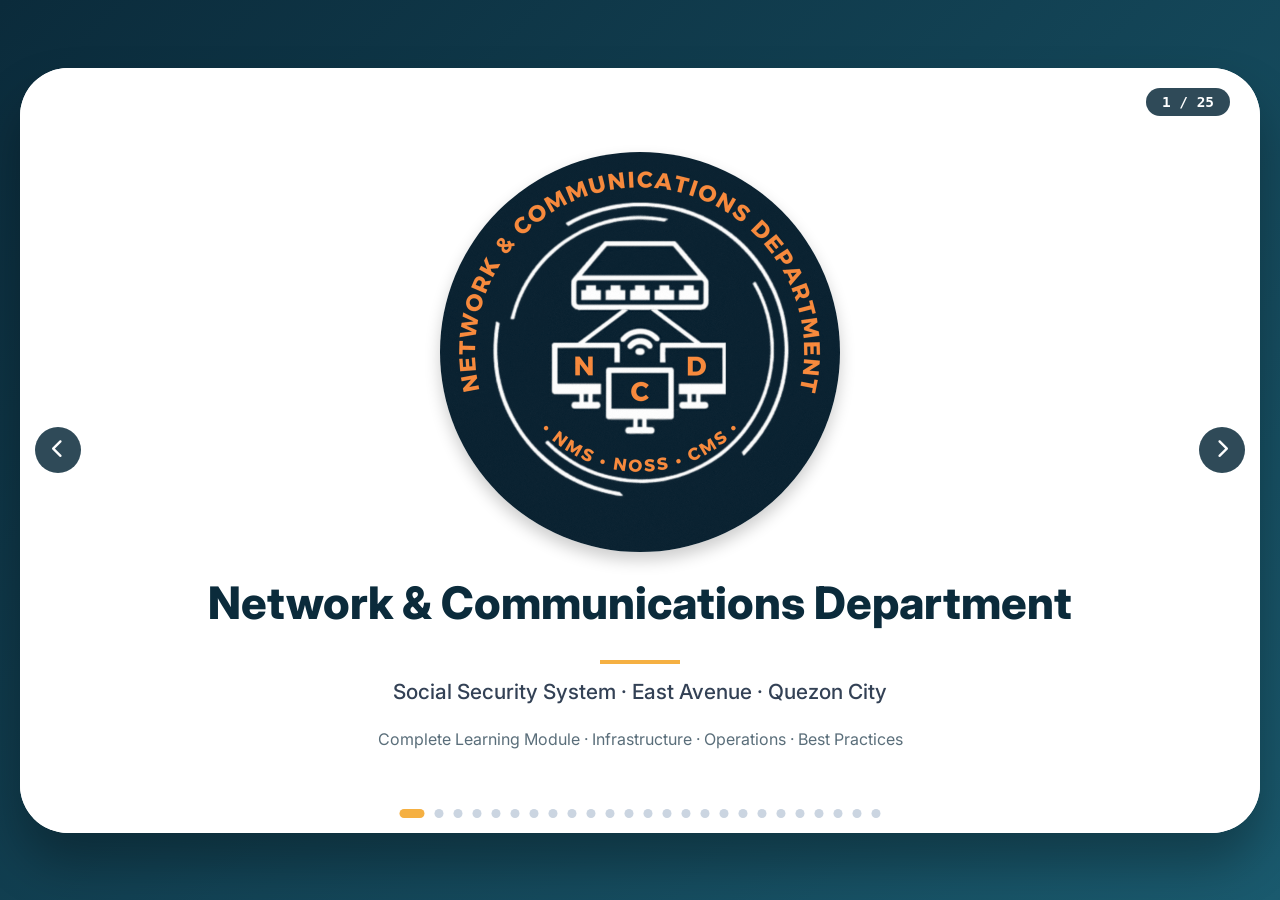
==== commit 8edbaabc: "Update index.html" ====
--- a/index.html
+++ b/index.html
@@ -567,7 +567,7 @@
                     </td>
                   </tr>
                   <tr>
-                    <td><i class="fas fa-wifi"></i> Access Point (AP)</td>
+                    <td><i class="fas fa-"></i> Access Point (AP)</td>
                     <td>
                       Device that extends wireless network coverage by
                       converting wired signals into Wi-Fi for wireless clients.
@@ -844,7 +844,7 @@
                       <strong>clients</strong> in Work-From-Home setups.
                     </td>
                     <td>
-                      Client must be on separate WiFi/mobile data. Verify with
+                      Client must be on separate /mobile data. Verify with
                       <strong>ping</strong> before connecting. Never share
                       credentials via email.
                     </td>
@@ -1098,10 +1098,10 @@
             </div>
             <div class="info-card">
               <img
-                src="assets/officewifi.png"
-                alt="office_wifi"
+                src="assets/office.png"
+                alt="office_"
                 style="width: 300px; height: 175px"
-              /><br /><strong>172.x.x.x / 192.x.x.x</strong><br />WiFi / Private
+              /><br /><strong>172.x.x.x / 192.x.x.x</strong><br /> / Private
               IP range<br />(wireless clients)
             </div>
             <div class="info-card">
@@ -1410,7 +1410,7 @@
 
                 <ol>
                   <li>
-                    Client must be on separate WiFi/mobile data (NOT connected
+                    Client must be on separate /mobile data (NOT connected
                     to corporate network)
                   </li>
                   <li>
@@ -1991,7 +1991,7 @@
               ✓ <strong>Always check proxy settings</strong> — main branch uses
               <strong>proxyserver828:3128</strong><br /><br />
               ✓ <strong>Know your IP ranges by heart:</strong> 10.x.x.x (LAN) |
-              172.x.x.x (WiFi) | 169.x.x.x (VLAN) | 127.0.0.1 (no connection)<br /><br />
+              172.x.x.x / 192.x.x.x (WiFi) | 169.x.x.x (VLAN) | 127.0.0.1 (no connection)<br /><br />
               ✓ <strong>IP Phone "No TFTP response"?</strong> — reconfigure IP
               via IP Phone ipconfig, set wired VLAN (32=ground, 33=4th-8th,
               34=8th+)<br /><br />
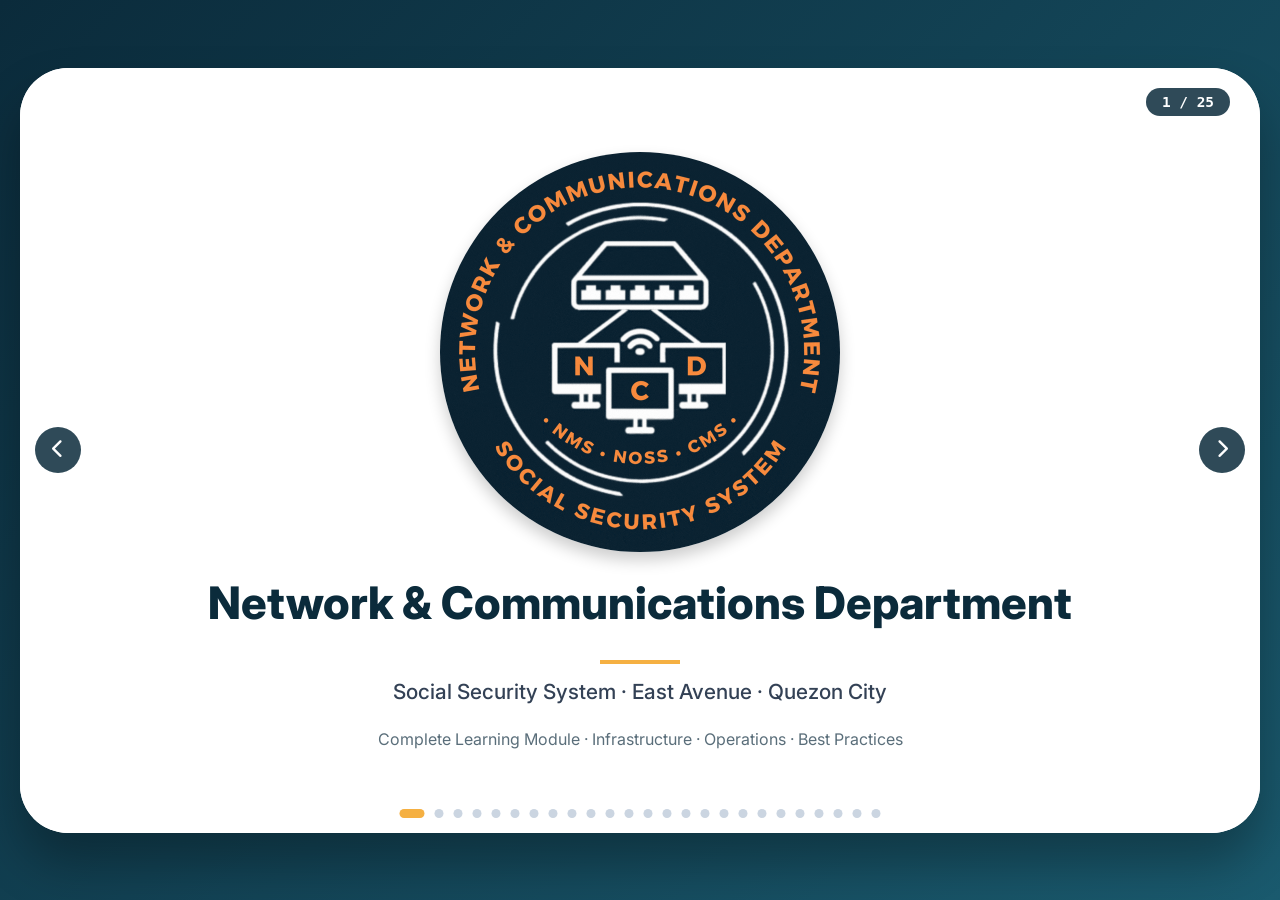
==== commit be362b4c: "Update index.html" ====
--- a/index.html
+++ b/index.html
@@ -1099,7 +1099,7 @@
             <div class="info-card">
               <img
                 src="assets/office.png"
-                alt="office_"
+                alt="officewifi"
                 style="width: 300px; height: 175px"
               /><br /><strong>172.x.x.x / 192.x.x.x</strong><br /> / Private
               IP range<br />(wireless clients)
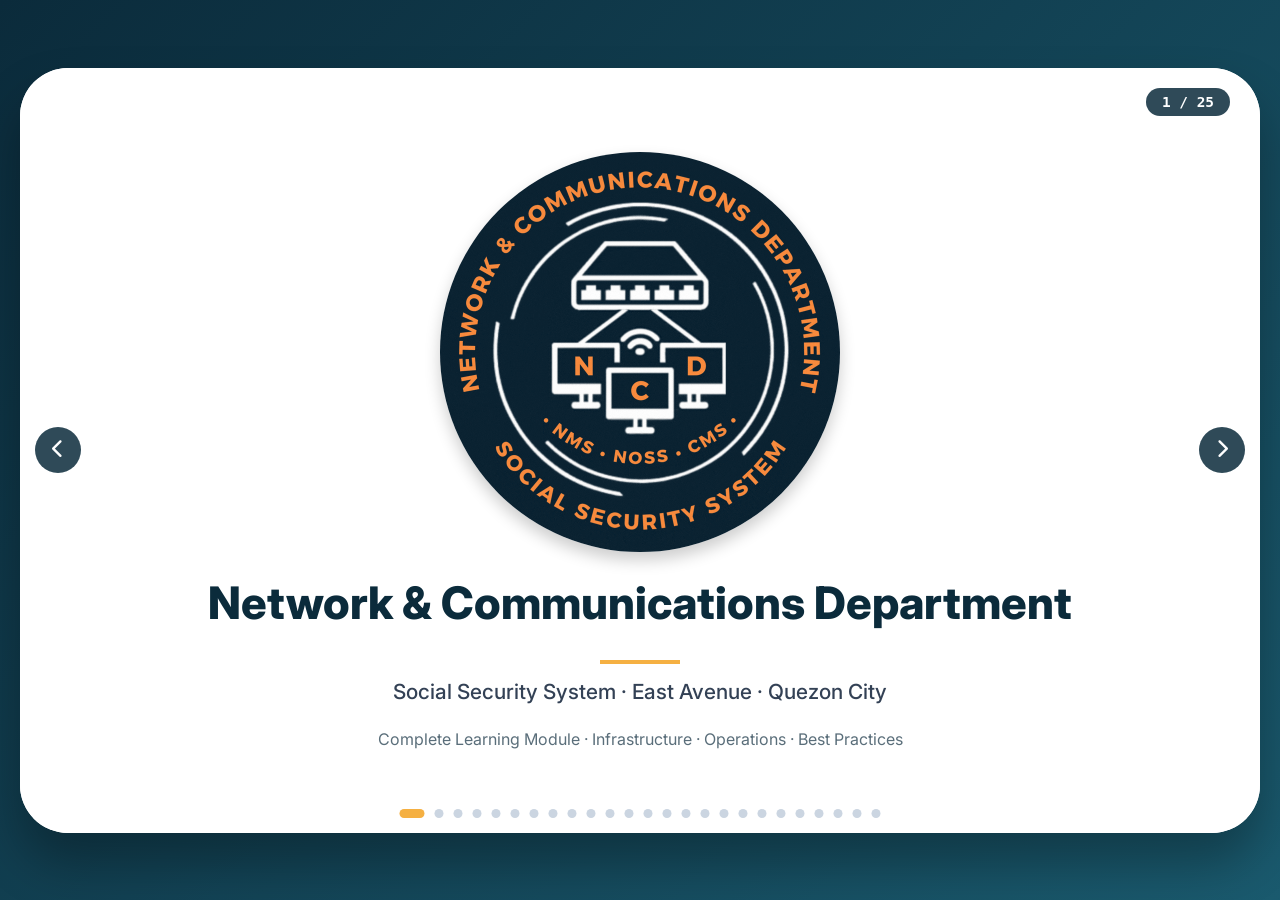
==== commit cf95a014: "Update index.html" ====
--- a/index.html
+++ b/index.html
@@ -1098,7 +1098,7 @@
             </div>
             <div class="info-card">
               <img
-                src="assets/office.png"
+                src="assets/officewifi.png"
                 alt="officewifi"
                 style="width: 300px; height: 175px"
               /><br /><strong>172.x.x.x / 192.x.x.x</strong><br /> / Private
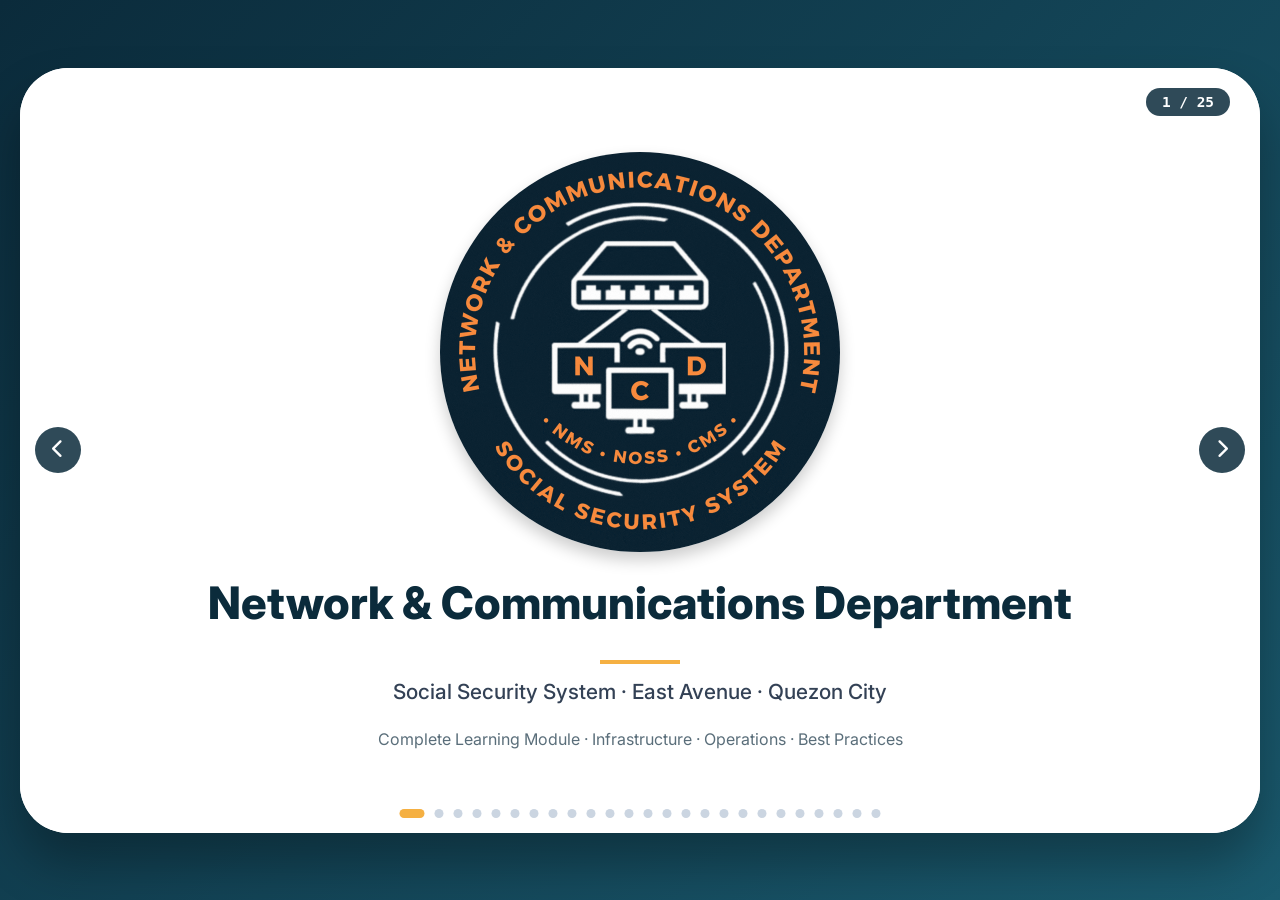
==== commit 49d7fcb7: "Update index.html" ====
--- a/index.html
+++ b/index.html
@@ -1642,7 +1642,7 @@
               move), check VLAN mismatch.
             </div>
             <div class="tip">
-              <strong>⚪ No ethernet link:</strong> Check physical cable
+              <strong>⚪ IP Phone No ethernet link:</strong> Check physical cable
               connection, try different port on switch, verify IO is functional
               with LAN tester.
             </div>
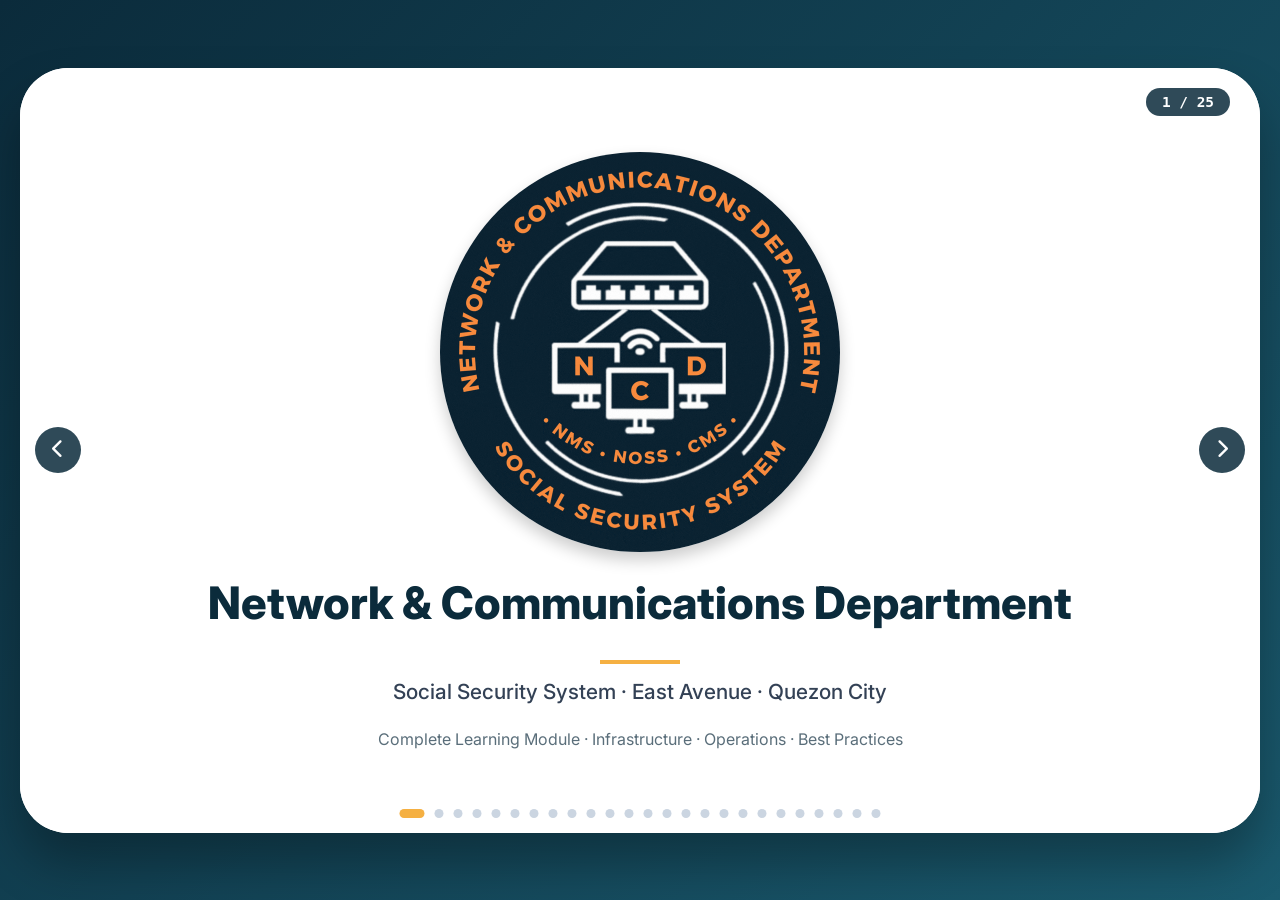
==== commit 63fc237e: "Update index.html" ====
--- a/index.html
+++ b/index.html
@@ -1509,7 +1509,7 @@
                 width="450px"
               />
               <br />
-              <strong>32</strong> = Ground and Second Floor,
+              <strong>32</strong> = Ground to 3rd Floors,
               <strong>33</strong> = 4th-7th Floors, and <strong>34</strong> =
               8th Floor and Above
               <p>
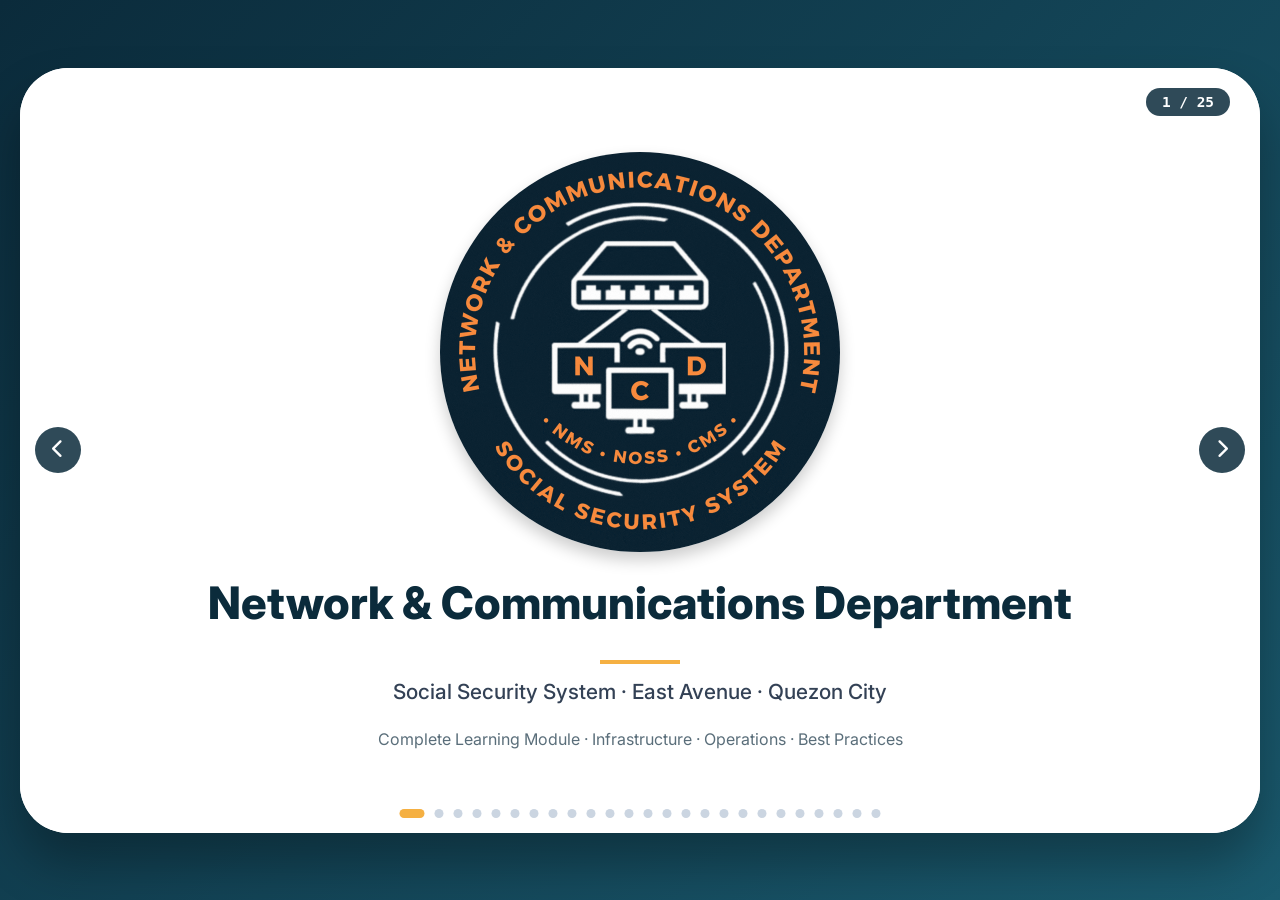
==== commit 4ebd2a5b: "Update index.html" ====
--- a/index.html
+++ b/index.html
@@ -512,7 +512,7 @@
                 <img
                   src="assets/itsm_lifecycle.png"
                   alt="itsm_lifecycle"
-                  width="350px"
+                  width="300px"
                   style="border-radius: 50%"
                 />
                 <img src="assets/itsm.JPG" alt="itsms" width="800px" />
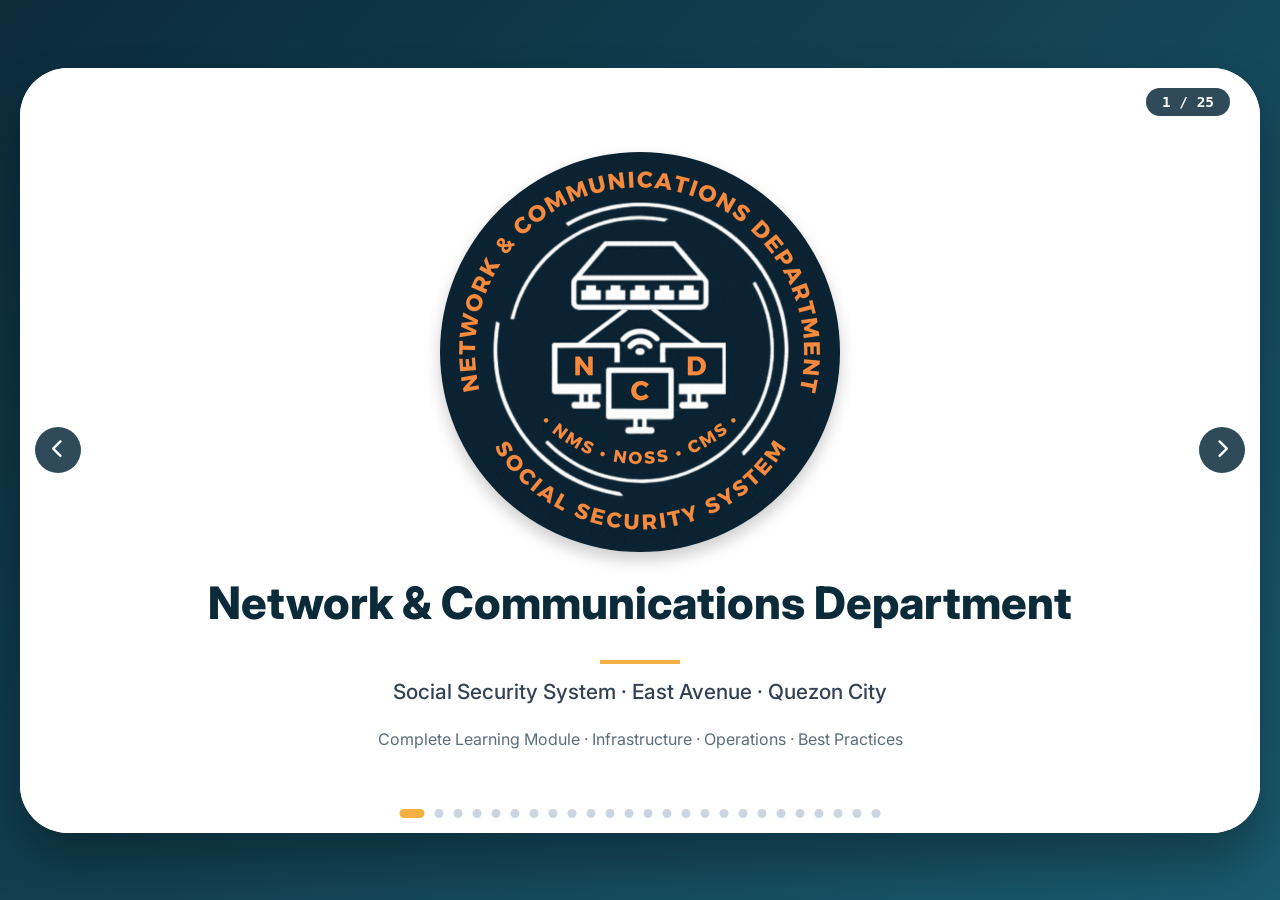
==== commit 116d96da: "Update index.html" ====
--- a/index.html
+++ b/index.html
@@ -512,7 +512,7 @@
                 <img
                   src="assets/itsm_lifecycle.png"
                   alt="itsm_lifecycle"
-                  width="300px"
+                  width="250px"
                   style="border-radius: 50%"
                 />
                 <img src="assets/itsm.JPG" alt="itsms" width="800px" />
